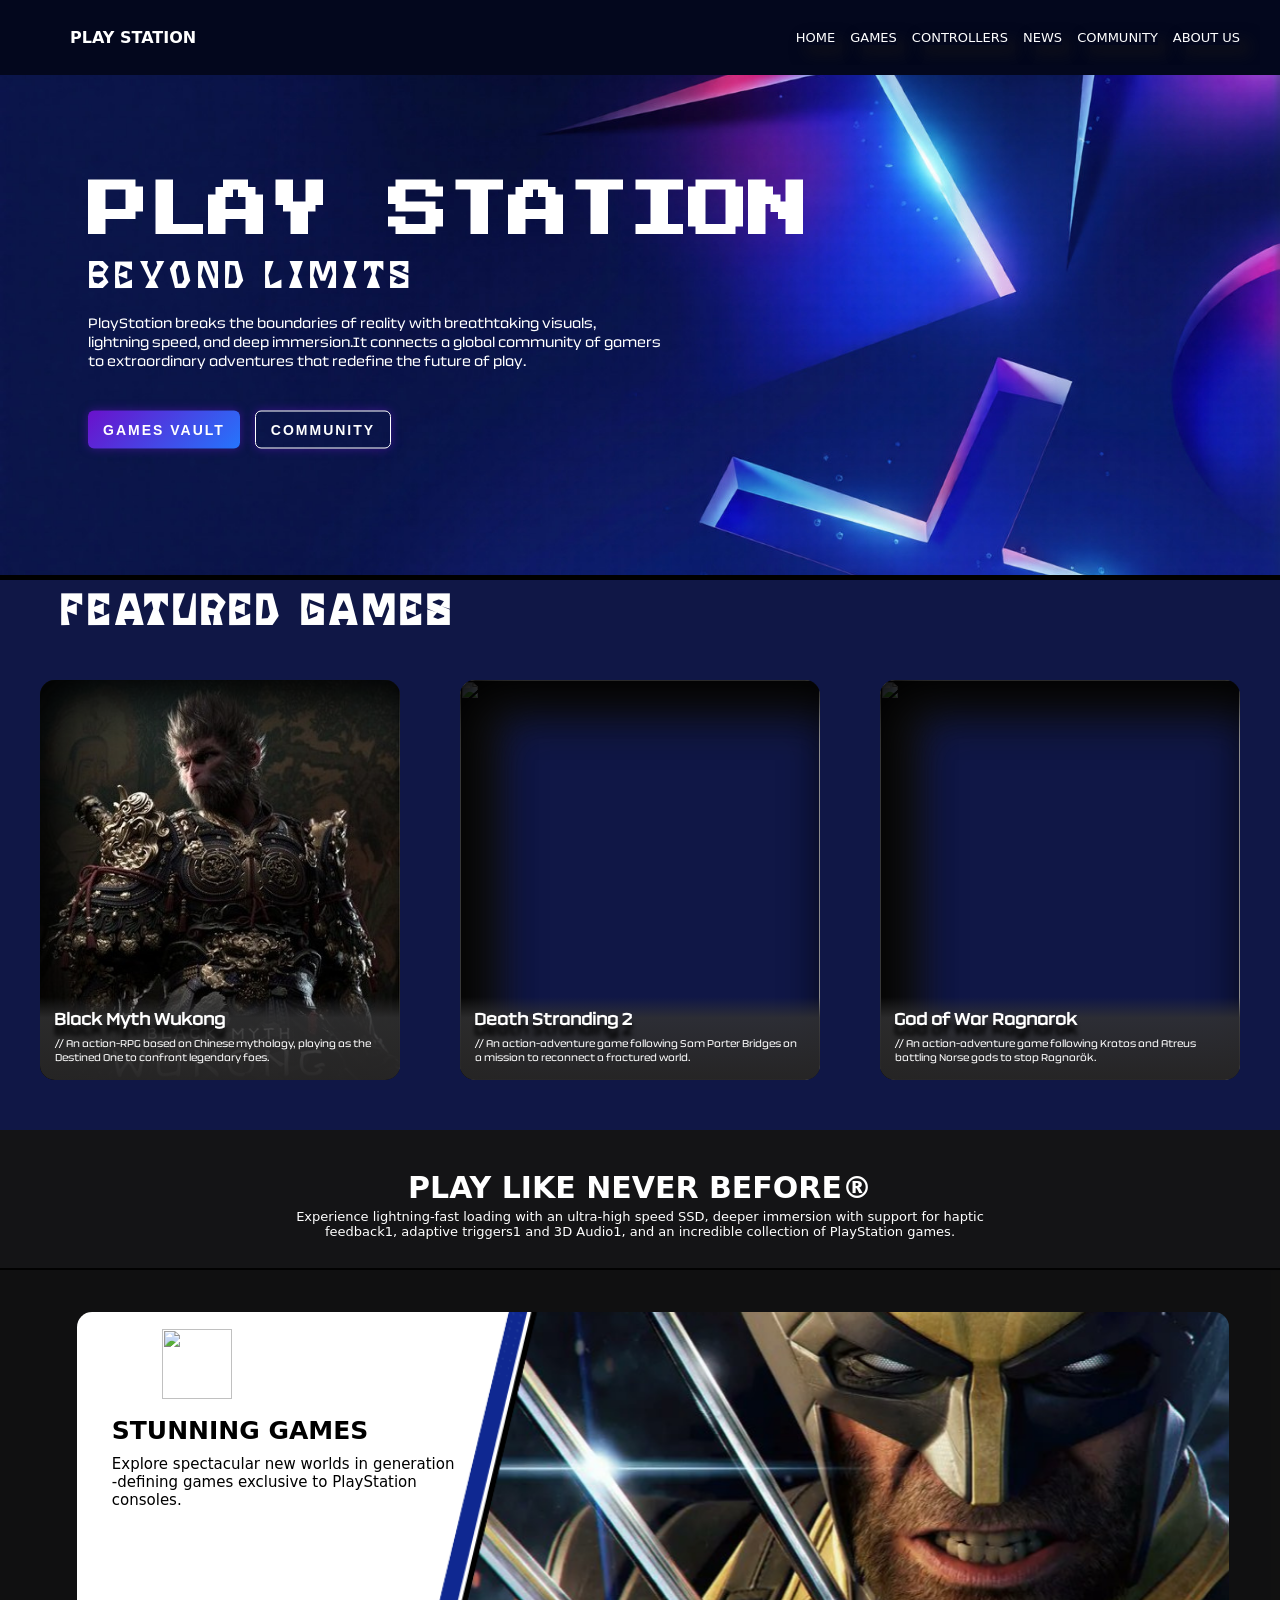
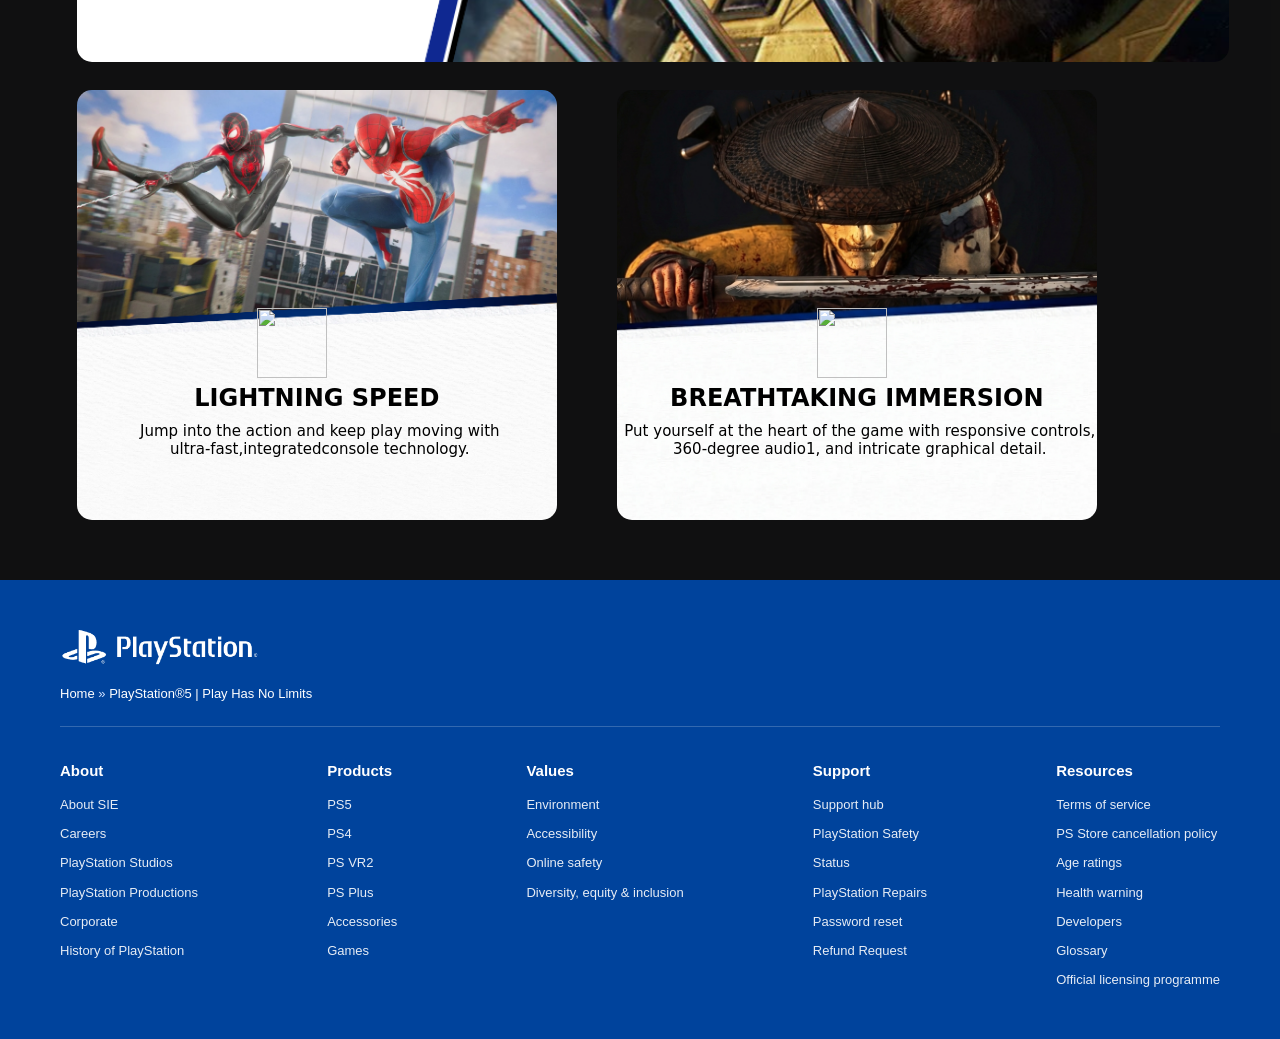
==== index.html @ 2fe1ce94 "add files" ====
<!DOCTYPE html>
<html lang="en">
<head>
    <meta charset="UTF-8">
    <meta name="viewport" content="width=device-width, initial-scale=1.0">
    <title>Document</title>
    <link rel="stylesheet" href="style.css">
</head>
<body>
   
    <div id="main">
      
        <header>
           <span>  <video autoplay muted loop id="logo" src="/logo.mp4"></video>
        <h4>PLAY STATION</h4>
    </span>
           
            <nav>
                 <video autoplay muted loop class="nav-bg-video" src="/nav video.mp4"></video>
           <a href="index.html">HOME</a>
           <a href="games.html">GAMES</a>
           <a href="">CONTROLLERS</a>
           <a href="">NEWS</a>
           <a href="">COMMUNITY</a>
           <a href="">ABOUT US</a>
        </nav>
        </header>
        <main>
        <div class="home-image">
             <img id="home-img" src="/4K Wallpapers of Technology, Windows 11, Apple macOS, iOS (1).jpg" alt="">
            <div class="img-text">
                  <h1>PLAY STATION</h1>
                  <p id="beyond">BEYOND LIMITS</p>
                  <p id="p1">PlayStation breaks the boundaries of reality with breathtaking visuals,<br>lightning speed, and deep immersion.It connects a global community of gamers <br> to extraordinary adventures that redefine the future of play.</p>
                  <div class="btn-container">
                    <button class="game-btn"><a href=""></a>GAMES VAULT</button>
                  <button class="game-cn"><a href=""></a>COMMUNITY</button>
                  </div>
            </div>
        </div>
           
           
           <div class="all-cards">
            <video id="h-c-v" autoplay muted loop src="/home intro.mp4"></video>
             <div class="home-card-text">
                <h1>FEATURED GAMES</h1>
             </div>
                  <div class="home-card">
                        <div class="h-cards">
                            <img src="/h-img-1.jpg" alt="">
                             <div class="shadow-overlay"></div>
                            <div class="h-g-text">
                               <h3>Black Myth Wukong
                             </h3>
                              <p class="h-img-p">// An action-RPG based on Chinese mythology, playing as the Destined One to confront legendary foes.</p>
                            </div>
                        </div>
                         <div class="h-cards">
                            <img src="https://imgs.search.brave.com/tX7Cowv0Fmx5PkOpfChs36911QoM5gnhQQ_iZaEu7eA/rs:fit:860:0:0:0/g:ce/aHR0cHM6Ly9zdGF0/aWMwLmdhbWVyYW50/aW1hZ2VzLmNvbS93/b3JkcHJlc3Mvd3At/Y29udGVudC91cGxv/YWRzLzIwMjYvMDMv/ZGVhdGgtc3RyYW5k/aW5nLTItb24tdGhl/LWJlYWNoLXRhZy1w/YWdlLWNvdmVyLWFy/dC5qcGc_cT00OSZm/aXQ9Y29udGFpbiZ3/PTQ4MCZkcHI9Mg" alt="">
                            <div class="shadow-overlay"></div>
                            <div class="h-g-text">
                               <h3>Death Stranding 2
                             </h3>
                              <p class="h-img-p">// An action-adventure game following Sam Porter Bridges on a mission to reconnect a fractured world.</p>
                            </div>
                        </div>
                         <div class="h-cards">
                            <img src="https://imgs.search.brave.com/xe667aUGZUl4GFY5jP7KswKN5aYlLaKsqdpVi9M54YI/rs:fit:860:0:0:0/g:ce/aHR0cHM6Ly9pLmVi/YXlpbWcuY29tL2lt/YWdlcy9nL3FkY0FB/T1N3WjFWalFSZDIv/cy1sOTYwLndlYnA" alt="">
                            <div class="shadow-overlay"></div>
                            <div class="h-g-text">
                               <h3>God of War Ragnarok
                             </h3>
                              <p class="h-img-p">// An action-adventure game following Kratos and Atreus battling Norse gods to stop Ragnarök.</p>
                            </div>
                        </div>
                  </div>
           </div>
           <div id="hgi">
            
              <div class="hgi-heading">
               <h2>Play like never before®</h2>
               <p>Experience lightning-fast loading with an ultra-high speed SSD, deeper immersion with support for haptic<br>feedback1, adaptive triggers1 and 3D Audio1, and an incredible collection of PlayStation games.</p>
              </div>
              <div class="wol">
              
               <img src="/wol.png" alt="">
               
               <div class="wol-text">
                  <h2>Stunning games</h2>
                  <p>Explore spectacular new worlds in generation<br>-defining games exclusive to PlayStation <br> consoles.</p>
                   <img id="wol-icon" src="https://gmedia.playstation.com/is/image/SIEPDC/ps5-overview-breath-stunning-games-icon-01-en-18jun24?$800px--t$" alt="">
               </div>
              </div>
              <div class="h2-g-info">
                  <div class="spiderman-info">
                     <img src="/spider-man.png" alt="">
                     <div class="spiderman-text">
                        <h2>Lightning speed</h2>
                        <p>Jump into the action and keep play moving with<br>ultra-fast,integratedconsole technology.</p>
                        <img id="light-icon" src="https://gmedia.playstation.com/is/image/SIEPDC/ps5-overview-lightning-speed-icon-01-en-18jun24?$800px--t$" alt="">
                     </div>
                  </div>
                  <div class="spiderman-info">
                     <img src="/gost of yote.png" alt="">
                     <div class="spiderman-text">
                        <h2>Breathtaking immersion</h2>
                        <p>Put yourself at the heart of the game with responsive controls,<br>360-degree audio1, and intricate graphical detail.</p>
                        <img id="user-icon" src="https://gmedia.playstation.com/is/image/SIEPDC/ps5-overview-breath-taking-immersion-icon-01-en-18jun24?$800px--t$" alt="">
                     </div>
                  </div>
              </div>
               <div class="anchor"></div>
           </div>
        </main>
        <footer class="ps-footer">
    <div class="footer-container">
        <!-- Top Section: Logo & Breadcrumbs -->
        <div class="footer-top">
            <div class="ps-logo">
                   <img id="ps-logo" src="/ps-logo (2).png" alt="">
                </svg>
            </div>
            <div class="breadcrumbs">
                <a href="#">Home</a> &raquo; <span>PlayStation®5 | Play Has No Limits</span>
            </div>
        </div>

        <hr class="footer-divider">

        <!-- Main Footer Links Grid -->
        <div class="footer-links-grid">
            <!-- Column 1 -->
            <div class="footer-col">
                <h3>About</h3>
                <ul>
                    <li><a href="#">About SIE</a></li>
                    <li><a href="#">Careers</a></li>
                    <li><a href="#">PlayStation Studios</a></li>
                    <li><a href="#">PlayStation Productions</a></li>
                    <li><a href="#">Corporate</a></li>
                    <li><a href="#">History of PlayStation</a></li>
                </ul>
            </div>

            <!-- Column 2 -->
            <div class="footer-col">
                <h3>Products</h3>
                <ul>
                    <li><a href="#">PS5</a></li>
                    <li><a href="#">PS4</a></li>
                    <li><a href="#">PS VR2</a></li>
                    <li><a href="#">PS Plus</a></li>
                    <li><a href="#">Accessories</a></li>
                    <li><a href="#">Games</a></li>
                </ul>
            </div>

            <!-- Column 3 -->
            <div class="footer-col">
                <h3>Values</h3>
                <ul>
                    <li><a href="#">Environment</a></li>
                    <li><a href="#">Accessibility</a></li>
                    <li><a href="#">Online safety</a></li>
                    <li><a href="#">Diversity, equity & inclusion</a></li>
                </ul>
            </div>

            <!-- Column 4 -->
            <div class="footer-col">
                <h3>Support</h3>
                <ul>
                    <li><a href="#">Support hub</a></li>
                    <li><a href="#">PlayStation Safety</a></li>
                    <li><a href="#">Status</a></li>
                    <li><a href="#">PlayStation Repairs</a></li>
                    <li><a href="#">Password reset</a></li>
                    <li><a href="#">Refund Request</a></li>
                </ul>
            </div>

            <!-- Column 5 -->
            <div class="footer-col">
                <h3>Resources</h3>
                <ul>
                    <li><a href="#">Terms of service</a></li>
                    <li><a href="#">PS Store cancellation policy</a></li>
                    <li><a href="#">Age ratings</a></li>
                    <li><a href="#">Health warning</a></li>
                    <li><a href="#">Developers</a></li>
                    <li><a href="#">Glossary</a></li>
                    <li><a href="#">Official licensing programme</a></li>
                </ul>
            </div>     
        </div>
    </div>
</footer>
    </div>
</body>
</html>
---- style.css ----
@font-face {
    font-family:ab ;
    src: url(/PressStart2P-Regular.ttf);
}
@font-face {
    font-family: tc;
    src: url(/technor.otf);
}

@font-face {
    font-family: bs;
    src: url(/Bonsad-Regular.otf);
}
@font-face {
    font-family:ba ;
    src: url(/Blocksmith.otf);
}
* {
    padding: 0;
    margin: 0;
    box-sizing: border-box;
}

html, body {
    height: 100%;
    width: 100%;
    font-family: system-ui, -apple-system, BlinkMacSystemFont, 'Segoe UI', Roboto, Oxygen, Ubuntu, Cantarell, 'Open Sans', 'Helvetica Neue', sans-serif;
    color: white;
}

body {
    background-color: black;
    overflow-x: hidden;
}

#main {
    height: 100%;
    width: 100%;
}

header {
    padding: 10px 20px;
    background-color: rgba(9, 18, 69, 0.419);
    display: flex;
    justify-content: space-between;
    align-items: center;  
    
             
}

header > span, header > label {
    display: flex;
    align-items: center;
}



#logo {
    height: 40px;
    width: 40px;
    border-radius: 50%;
    object-fit: cover;
}

nav {
    display: flex;
    gap: 15px;
    padding: 20px 20px;
   position: relative;
    overflow: hidden;  
    /* background-color: red; */


}

nav a {
    font-size: 13px;
    color: white;
    text-decoration: none;
    font-weight: 400;
    z-index: 2;
    box-shadow: 10px 10px  15px rgba(24, 24, 24, 0.514);
    
    
}

nav video{
    border-top-left-radius: 50px;
    border-bottom-right-radius: 50px;

}

.nav-bg-video{
    position: absolute;
    top: 0;
    left: 0;
    width: 100%;
    height: 100%;
    object-fit: cover;
    object-position: none;
    z-index: 1;
}
span{
    gap: 10px;
}

 #home-img{
    height: 500px;
    width: 100%;
    object-fit: cover;
}

.home-image{
    position: relative;
    height: 500px;
    width: 100%;
    

}

.img-text{
    position: absolute;
    top: 40%;
    left: 35%;
    transform: translate(-50%, -50%);
    font-size: 30px;
    font-family: ab;
    margin-top: 40px;
    
    
}




#beyond {
    font-family: ab;
    margin-top: 15px;
    margin-bottom: 15px;
    font-family: ba;
    letter-spacing: 5px;
    font-size: 35px;

    
}

#p1{
    font-family: tc;
    font-size: 15px;
    font-weight: 200;
     
}


.game-btn {
    position: relative;
    padding: 10px 15px;
    font-family: 'Segoe UI', sans-serif;
    font-size: 14px;
    font-weight: 600;
    letter-spacing: 2px;
    text-transform: uppercase;
    text-decoration: none;
    color: #fff;
    background: linear-gradient(135deg, #6a11cb, #2575fc);
    border: none;
    border-radius: 6px;
    cursor: pointer;
    overflow: hidden;
    transition: all 0.3s ease;
    box-shadow: 0 0 10px rgba(106, 17, 203, 0.5);
}

.game-btn::before {
    content: '';
    position: absolute;
    top: 0;
    left: -100%;
    width: 100%;
    height: 100%;
    background: linear-gradient(120deg, transparent, rgba(255,255,255,0.4), transparent);
    transition: left 0.5s ease;
}

.game-btn:hover::before {
    left: 100%;
}

.game-btn:hover {
    transform: translateY(-3px);
    box-shadow: 0 0 25px rgba(105, 59, 154, 0.9), 0 0 45px rgba(37, 117, 252, 0.6);
}

.game-btn:active {
    transform: translateY(0);
    box-shadow: 0 0 10px rgba(106, 17, 203, 0.5);
}
.game-cn{
     position: relative;
    padding: 10px 15px;
    font-family: 'Segoe UI', sans-serif;
    font-size: 14px;
    font-weight: 600;
    letter-spacing: 2px;
    text-transform: uppercase;
    color: #fff;
    background: none;
    border: 1px solid white;
    border-radius: 6px;
    cursor: pointer;
    overflow: hidden;
    transition: all 0.3s ease;
    box-shadow: 0 0 10px rgba(106, 17, 203, 0.5);
}

.game-cn:hover {
    transform: translateY(-3px);
    box-shadow: 0 0 5px rgba(105, 59, 154, 0.9), 0 0 20px rgba(117, 72, 72, 0.6);
}

.game-cn:hover::before {
    left: 100%;
}
.game-cn::before {
    content: '';
    position: absolute;
    top: 0;
    left: -100%;
    width: 100%;
    height: 100%;
    background: linear-gradient(120deg, transparent, rgba(255,255,255,0.4), transparent);
    transition: left 0.5s ease;
}

.game-btn .game-cn:active{
    scale: 0.95;
}
.game-cn:active{
    scale: 0.95;
}

.btn-container{
    display: flex;
    gap: 15px;
    margin-top: 40px;
}

.all-cards{
   position: relative;
    height: 550px;
    width: 100%;
    background-color: rgb(16, 23, 70);
    margin-top: 5px;
    
}

.home-card {
    display: flex;
    justify-content: space-between;
    align-items: center;
    gap: 20px;
    padding: 30px 40px;
}

.h-cards{
    position: relative;
    /* background-color: #6a11cb; */
    height: 400px;
    width: 30%;
    border-radius: 15px;
    box-shadow: inset 30px 10px 40px rgb(20, 20, 20);
    overflow: hidden;
    transition: all 0.7s linear;
}
.home-card-text{
    position: relative;
    height: 70px;
    width: 100%;
    /* background-color: rgb(14, 11, 78); */
    padding: 10px ;
    padding-left: 60px;
    font-size: 20px;
    z-index: 2;
    font-family:ba;
    letter-spacing: 5px;
}

.h-cards img {
  position: relative;
  width: 100%;
  height: 100%;
  object-fit: cover;
  object-position: top;
  border-radius: 15px;
   box-shadow: inset 30px 30px 50px rgb(20, 20, 20);
}

.shadow-overlay {
    position: absolute;
    top: 0;
    left: 0;
    bottom: 0;
    width: 100%;
    height: 100%;
    box-shadow: inset 15px 20px 50px rgb(0, 0, 0);
    pointer-events: none;
}

.h-cards h3{
      font-family: tc;
    font-size: 18px;
    position: absolute;
    z-index: 2;
    align-items: center;
    text-align: center;
    left: 14px;
    right: 0px;
    text-align: left;
    bottom: 50px;
    text-shadow: 0px 10px 4px rgb(0, 0, 0);
}

.h-cards>h3{
  
         position:static;
         right: 100px;
}

#h-c-v{
    position: absolute;
    top: 0;
    left: 0;
    width: 100%;
    height: 100%;
    object-fit: cover;
    z-index: 0;
}

.h-img-p{
    font-family: tc;
    position: static;
    font-size: 11px;
    font-weight: 400;
    z-index: 2;
    bottom: 15px;
    text-align: left;
    left: 10px;
    right: 10px;
}

.h-g-text{
    position: absolute;
    bottom: 0;
    left: 0;
    width: 100%;
    height: auto;
    padding: 40px 15px 15px 15px;
    z-index: 5;
   background: linear-gradient(
        to top, 
        rgba(38, 37, 37, 0.981) 0%, 
        rgba(49, 49, 50, 0.859) 75%, 
        transparent 100%
    );
   
}


body:has(.h-cards:hover) .h-cards{
    transform: scale(0.90);
    opacity: 0.5;
}

body .h-cards:hover{
    transform: scale(1.1) !important;
    opacity:1 !important ;
}

#hgi{
    background-color: rgba(23, 23, 24, 0.723);
    height: 1050px;
    width: 100%;
    
}

.hgi-heading{
    padding: 10px 10px;
    height: 140px;
    width: 100%;
    background-color:  rgba(23, 23, 24, 0.723);
    text-align: center;
    border-bottom: 2px solid rgb(2, 2, 2);
}

.hgi-heading>h2{
    margin-top: 30px;
    margin-bottom: 4px;
    font-size: 30px;
    text-transform: uppercase;
}
.hgi-heading>p{
    font-size: 13px;
}

.wol{
    position: relative;
    left: 6%;
    top: 4%;
    z-index: 1 ;
    /* background-color: #6a11cb; */
    height: 350px;
    width: 90%;
    
}
.wol>img{
    height: 100%;
    width: 100%;
    border-radius: 15px;
    object-fit: cover;
}

.wol-text{
    left: 35px;
    position: relative;
    bottom: 250px;
}
.wol-text>h2{
    text-transform: uppercase;
    
    color: rgb(0, 0, 0);
   font-size: 25px;
   font-weight: 600;
}
.wol-text>p{
    margin-top: 10px;
    color: black;
    font-size: 15px;
    font-weight: 300;
}



.spiderman-info{
    position: relative;
    /* background-color: black; */
    height: 430px;
    width: 480px;
    z-index: 1;
    top: 70px;
    left: 6%;
}

.spiderman-info>img{
    border-radius: 15px;
    height: 100%;
    width: 100%;
    object-fit: cover;
    object-position: top;
}
.spiderman-text{
    position: relative;
    bottom: 140px;
    left: 0px;
   
}
.spiderman-text>h2{
    text-transform: uppercase;
    color: black;
    text-align: center;
}
.spiderman-text>p{
    margin-top: 10px;
    position: relative;
    color: black;
    text-align: center;
    left: 3px;
    font-size: 15px;
    font-weight: 300;
}
#wol-icon{
    position: relative;
    bottom: 180px;
    left: 50px;
    height: 70px;
    width: 70px;
}
#light-icon{
    position: relative;
    height: 70px;
    width: 70px;
    bottom: 150px;
    left: 180px;
}

.h2-g-info{
    display: flex;
    gap: 60px;
}
#user-icon{
    position: relative;
    height: 70px;
    width: 70px;
    bottom: 150px;
    left: 200px;
}


.ps-footer {
    background-color: #00439c; 
    color: #ffffff;
    font-family: -apple-system, BlinkMacSystemFont, "Segoe UI", Roboto, Arial, sans-serif;
    padding: 40px 60px;
    width: 100%;
    box-sizing: border-box;
}

.footer-container {
    max-width: 1400px;
    margin: 0 auto;
}


.footer-top {
    display: flex;
    flex-direction: column;
    gap: 12px;
    margin-bottom: 25px;
}

#ps-logo {
    position: relative;
    height: 50px;
    width: auto; 
    right: 15px;
}

.breadcrumbs {
    font-size: 13px;
    color: #d1e2ff;
    font-weight: 500;
}

.breadcrumbs a {
    color: #ffffff;
    text-decoration: none;
}

.breadcrumbs a:hover {
    text-decoration: underline;
}

.breadcrumbs span {
    color: #ffffff;
}

.footer-divider {
    border: none;
    border-top: 1px solid rgba(255, 255, 255, 0.2);
    margin-bottom: 35px;
}

.footer-links-grid {
    display: flex;
    justify-content: space-between;
    gap: 20px;
}

.footer-col h3 {
    font-size: 15px;
    font-weight: 700;
    margin-bottom: 16px;
    color: #ffffff;
}

.footer-col ul {
    list-style: none;
    padding: 0;
    margin: 0;
}

.footer-col ul li {
    margin-bottom: 10px;
}

.footer-col ul li a {
    color: #ffffff;
    text-decoration: none;
    font-size: 13px;
    line-height: 1.4;
    transition: opacity 0.2s ease;
    opacity: 0.9;
}

.footer-col ul li a:hover {
    opacity: 1;
    text-decoration: underline;
}

.game-h{
    position: relative;
    /* background-color: red; */
    height: 500px;
    width: 100%;
}
.game-h-v{
    height: 100%;
    width: 100%;

}

.game-v{
    height: 100%;
    width: 100%;
    object-fit: cover;
    filter: blur(6px) ;
}

.video-overlay{
    height: 100%;
    width: 100%;
    z-index: 2;
    top: 0;
    left: 0;
    position: absolute;
}

.game-h-text{
    position: relative;
    bottom: 350px;
    left: 9px;
    text-align: center;
    z-index: 3;
    font-weight: 200;
}

.ght-icon{
    font-size: 55px;
    font-weight: 100;
}

.game-h-button{
    width: 300px;
      position: relative;
    bottom: 350px;
    left: 410px;
    text-align: center;
    z-index: 3;
    margin-top: 20px;
    display: flex;
    justify-content: space-between;
}

.ghb{
    color: white;
    background-color: rgba(43, 43, 49, 0.462);
    border: 0px solid rgb(45, 42, 42);
    border-radius: 20px;
    padding: 7px 10px;
    font-family:system-ui, -apple-system, BlinkMacSystemFont, 'Segoe UI', Roboto, Oxygen, Ubuntu, Cantarell, 'Open Sans', 'Helvetica Neue', sans-serif;
     cursor: pointer;
}
.ghbn{
     color: rgb(0, 0, 0);
    background-color: rgba(253, 253, 253, 0.462);
    border: 0px solid rgb(45, 42, 42);
    border-radius: 20px;
    padding: 7px 10px;
    
}

.ghb:hover{
   
    transform: translateY(-4px);
    box-shadow: 0px 10px 10px black;
    outline: 0.5px solid rgba(43, 43, 49, 0.462);
    transition: all 0.5s ease;
}

.games-gallary{
    height: 2000px;
    width: 100%;
    background-color: crimson;
}
.gg-header{
    background-color: #2575fc;
    height: 150px;
    text-align: center;
}
.gg-header>h3{
    position: relative;
    top: 50px;
    font-size: 30px;
    font-weight: 100;
    font-family: 'Trebuchet MS', 'Lucida Sans Unicode', 'Lucida Grande', 'Lucida Sans', Arial, sans-serif ;
    letter-spacing: 2px;
}

.gta6{
    position: relative;
    height: 200px;
    width: 100%;
}
#gta6-back{
    position: relative;
    object-fit: cover;
    height: 400px;
    width: 100%;
}
#gta6-yt{
    position: relative;
    z-index: 2;
    bottom: 90px;
    left: 60px;
    border-radius: 15px;
    box-shadow: 0px 10px 10px black ;
    height: 200px;
}

.gta6-y>i{
    position: relative;
    bottom: 170px;
    right: 140px;
    z-index: 3;
    font-size: 40px;
}

#gta-yt-logo{
    position: relative;
    height: 27px;
    width: auto;
    z-index: 3;
    bottom: 93px;
    right: 58px;
}
.gta6-text{
    position: relative;
    left: 45%;
    bottom: 195px;
    width: auto;
}
.gta6-text>h3{
    
    font-weight: 500;
    font-size: 30px;
}
.gta6-text>p{
    margin-top: 5px;
    width: 50%;
    font-weight: 300;
}
.gta6-text>button{
   padding: 7px 10px;
    border-radius: 20px;
    border: none;
    position: relative;
    margin-top: 15px;
    font-family: system-ui, -apple-system, BlinkMacSystemFont, 'Segoe UI', Roboto, Oxygen, Ubuntu, Cantarell, 'Open Sans', 'Helvetica Neue', sans-serif;
    font-weight: 600;
}
.gallary-btn:hover{
   transform: translateY(-3px);
}
.gallary-btn:active{
    scale: 0.95;
}
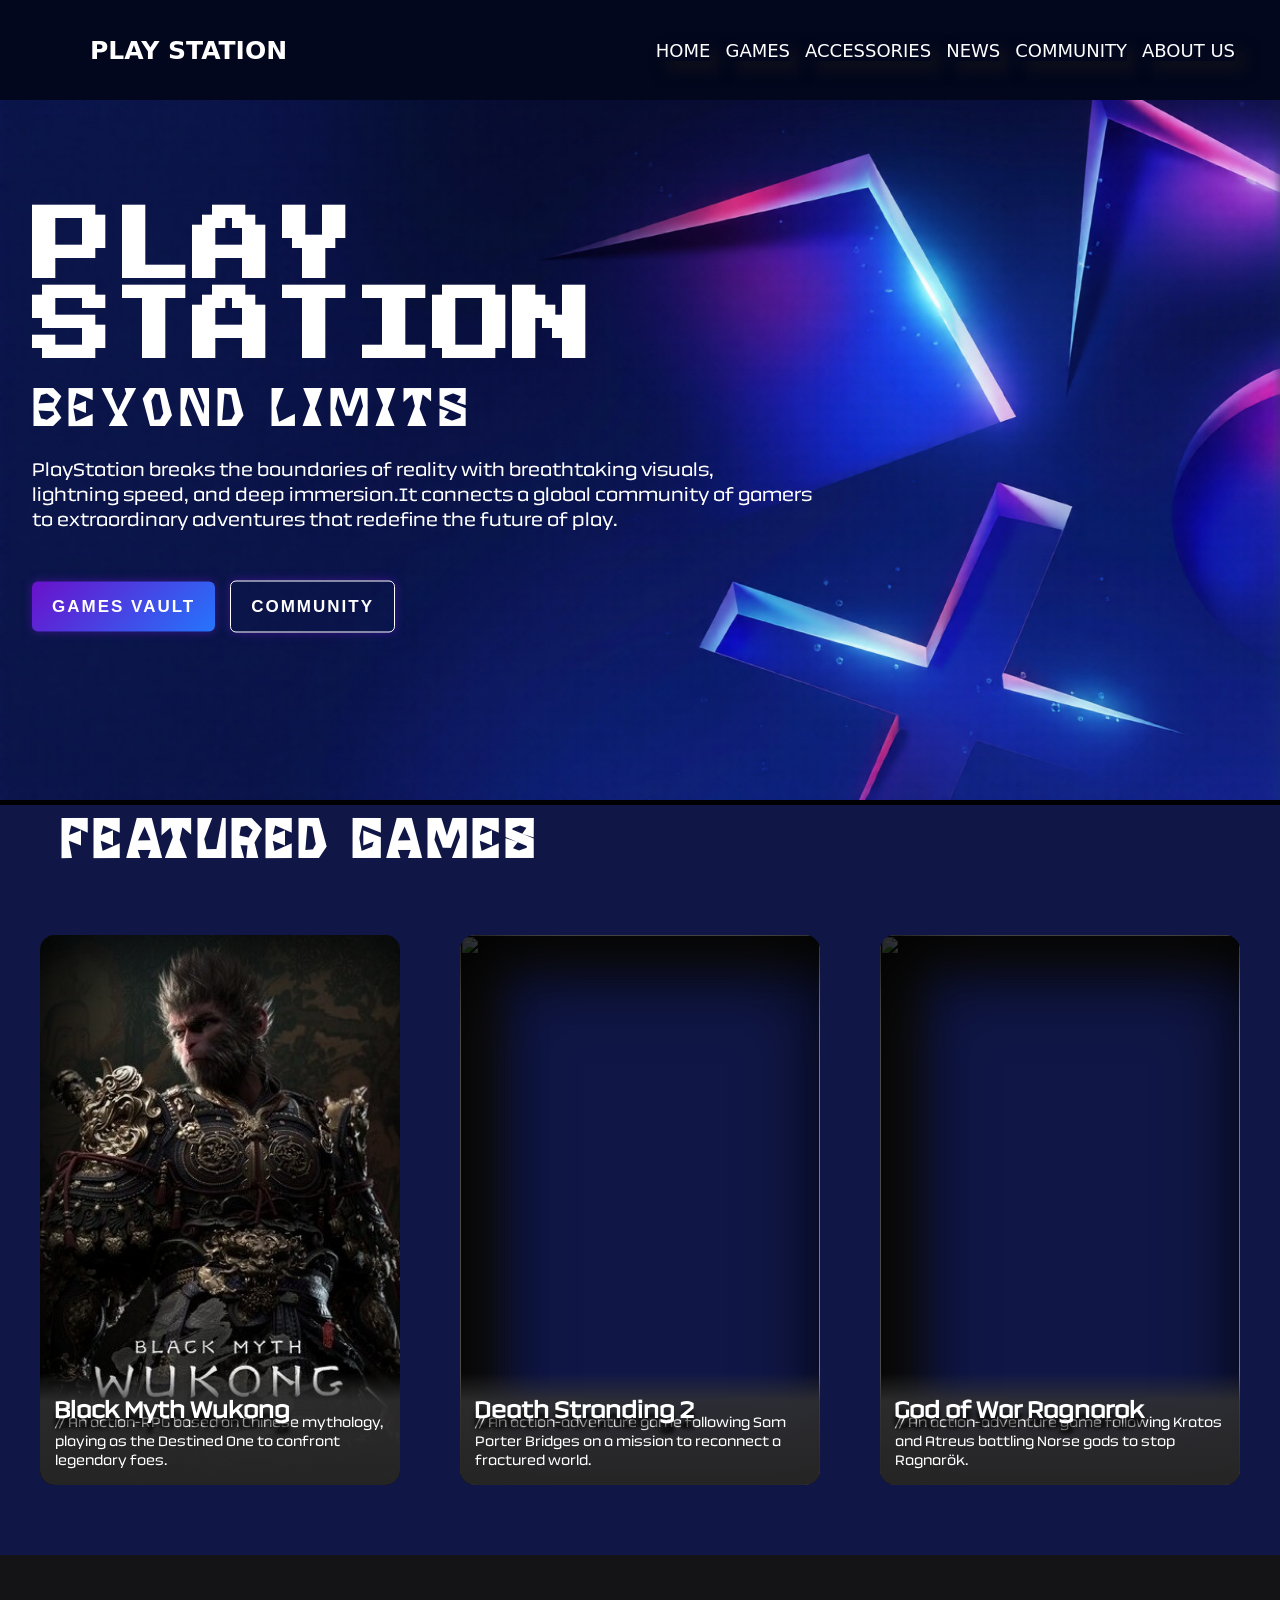
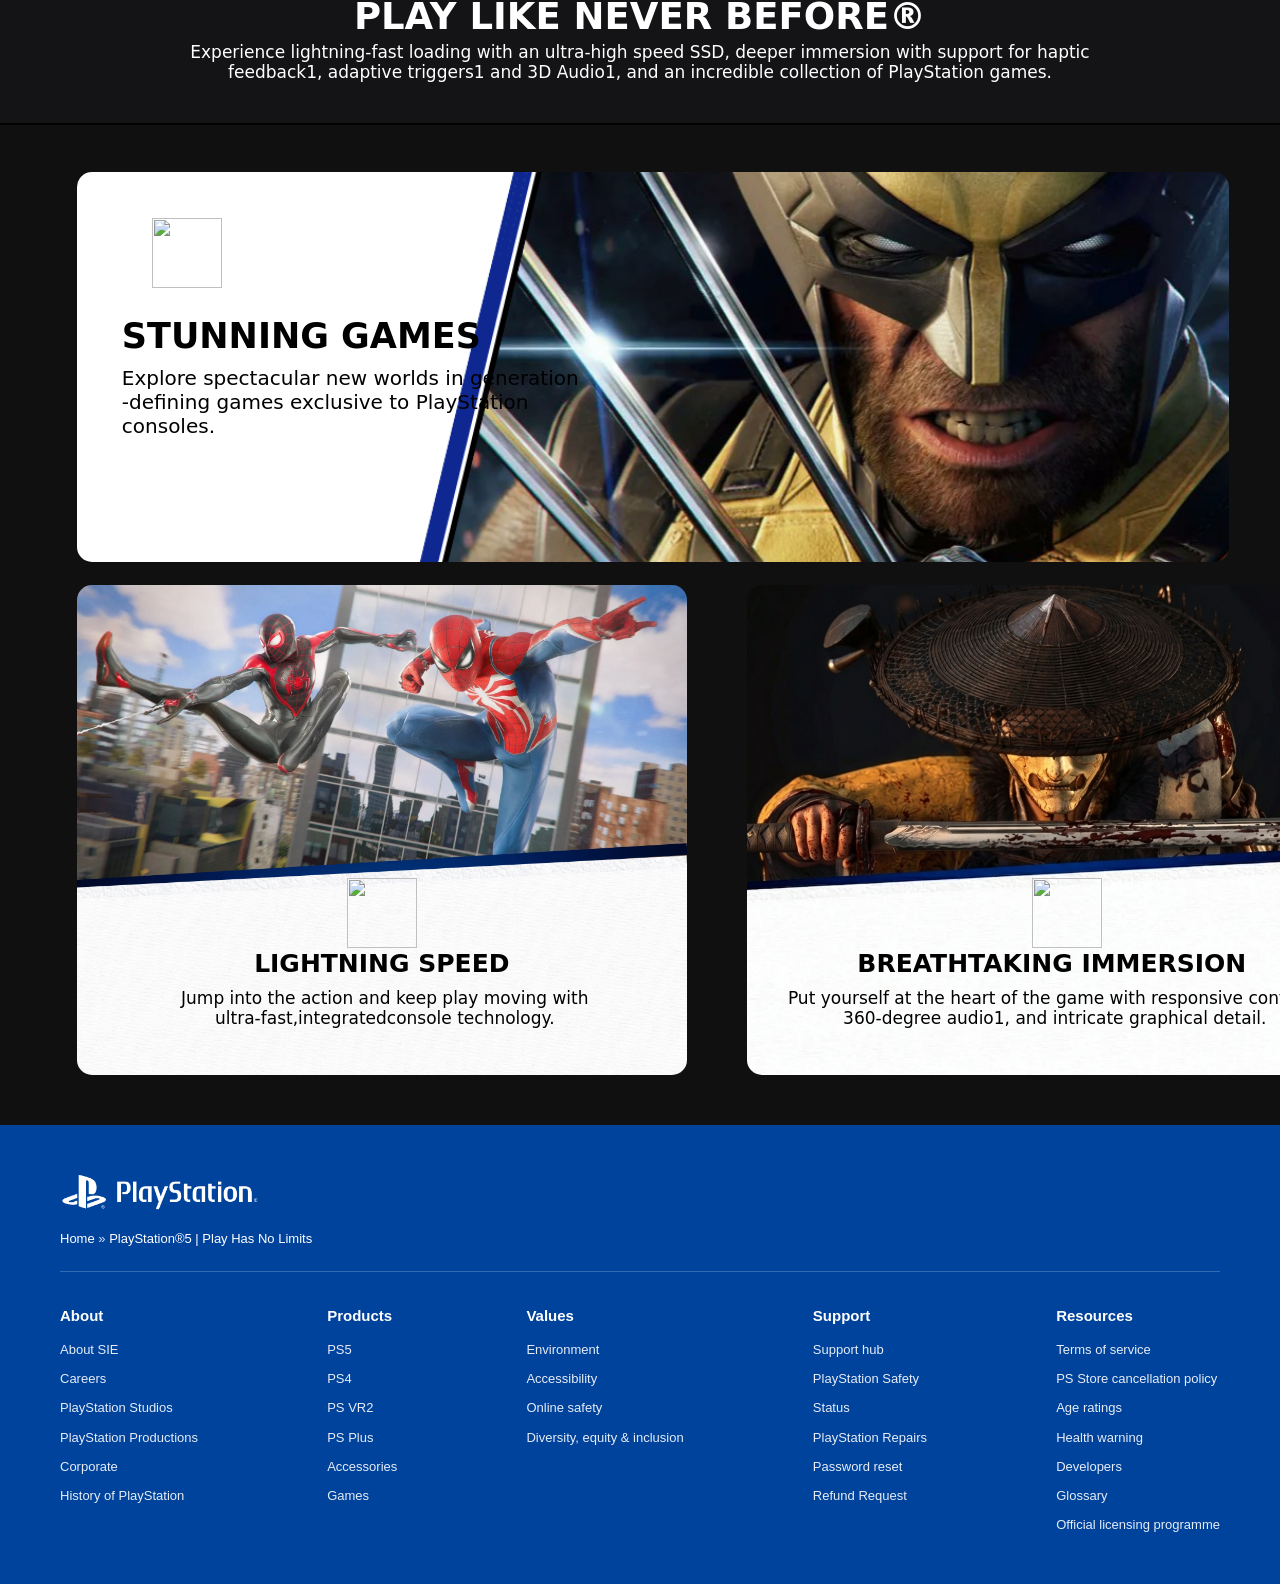
==== commit 651ad903: "HEX" ====
--- a/index.html
+++ b/index.html
@@ -7,47 +7,54 @@
     <link rel="stylesheet" href="style.css">
 </head>
 <body>
-   
+     <div id="loader">
+        <img src="./images/only-ps-logo.png" class="loader-logo" alt="PlayStation">
+     </div>  
+    
     <div id="main">
       
         <header>
-           <span>  <video autoplay muted loop id="logo" src="/logo.mp4"></video>
+           <span>  <video autoplay muted loop id="logo" src="./video/logo.mp4"></video>
         <h4>PLAY STATION</h4>
     </span>
-           
+
             <nav>
-                 <video autoplay muted loop class="nav-bg-video" src="/nav video.mp4"></video>
+                 <video autoplay muted loop class="nav-bg-video" src="./video/nav video.mp4"></video>
            <a href="index.html">HOME</a>
            <a href="games.html">GAMES</a>
-           <a href="">CONTROLLERS</a>
-           <a href="">NEWS</a>
-           <a href="">COMMUNITY</a>
-           <a href="">ABOUT US</a>
+           <a href="accessories.html">ACCESSORIES</a>
+           <a href="news.html">NEWS</a>
+           <a href="community.html">COMMUNITY</a>
+           <a href="about.html">ABOUT US</a>
         </nav>
         </header>
         <main>
         <div class="home-image">
-             <img id="home-img" src="/4K Wallpapers of Technology, Windows 11, Apple macOS, iOS (1).jpg" alt="">
+             <img id="home-img" src="./images/4K Wallpapers of Technology, Windows 11, Apple macOS, iOS (1).jpg" alt="">
             <div class="img-text">
                   <h1>PLAY STATION</h1>
                   <p id="beyond">BEYOND LIMITS</p>
                   <p id="p1">PlayStation breaks the boundaries of reality with breathtaking visuals,<br>lightning speed, and deep immersion.It connects a global community of gamers <br> to extraordinary adventures that redefine the future of play.</p>
                   <div class="btn-container">
-                    <button class="game-btn"><a href=""></a>GAMES VAULT</button>
-                  <button class="game-cn"><a href=""></a>COMMUNITY</button>
+                    <a href="./games.html" style="text-decoration: none;">
+                        <button class="game-btn">GAMES VAULT</button>
+                    </a>
+                    <a href="./community.html" style="text-decoration: none;">
+                        <button class="game-cn" >COMMUNITY</button>
+                    </a>
                   </div>
             </div>
         </div>
            
            
            <div class="all-cards">
-            <video id="h-c-v" autoplay muted loop src="/home intro.mp4"></video>
+            <video id="h-c-v" autoplay muted loop src="./video/home intro.mp4"></video>
              <div class="home-card-text">
                 <h1>FEATURED GAMES</h1>
              </div>
                   <div class="home-card">
                         <div class="h-cards">
-                            <img src="/h-img-1.jpg" alt="">
+                            <img src="./images/h-img-1.jpg" alt="">
                              <div class="shadow-overlay"></div>
                             <div class="h-g-text">
                                <h3>Black Myth Wukong
@@ -83,7 +90,7 @@
               </div>
               <div class="wol">
               
-               <img src="/wol.png" alt="">
+               <img src="./images/wol.png" alt="">
                
                <div class="wol-text">
                   <h2>Stunning games</h2>
@@ -93,7 +100,7 @@
               </div>
               <div class="h2-g-info">
                   <div class="spiderman-info">
-                     <img src="/spider-man.png" alt="">
+                     <img src="./images/spider-man.png" alt="">
                      <div class="spiderman-text">
                         <h2>Lightning speed</h2>
                         <p>Jump into the action and keep play moving with<br>ultra-fast,integratedconsole technology.</p>
@@ -101,7 +108,7 @@
                      </div>
                   </div>
                   <div class="spiderman-info">
-                     <img src="/gost of yote.png" alt="">
+                     <img src="./images/gost of yote.png" alt="">
                      <div class="spiderman-text">
                         <h2>Breathtaking immersion</h2>
                         <p>Put yourself at the heart of the game with responsive controls,<br>360-degree audio1, and intricate graphical detail.</p>
@@ -117,7 +124,7 @@
         <!-- Top Section: Logo & Breadcrumbs -->
         <div class="footer-top">
             <div class="ps-logo">
-                   <img id="ps-logo" src="/ps-logo (2).png" alt="">
+                   <img id="ps-logo" src="./images/ps-logo (2).png" alt="">
                 </svg>
             </div>
             <div class="breadcrumbs">
--- a/style.css
+++ b/style.css
@@ -1,19 +1,19 @@
 @font-face {
-    font-family:ab ;
-    src: url(/PressStart2P-Regular.ttf);
+    font-family:'ab';
+    src: url('./Font/PressStart2P-Regular.ttf') format('truetype');
 }
 @font-face {
-    font-family: tc;
-    src: url(/technor.otf);
+    font-family:'tc';
+    src: url('./Font/technor.otf') format('truetype');
 }
 
 @font-face {
-    font-family: bs;
-    src: url(/Bonsad-Regular.otf);
+    font-family:'bs';
+    src: url('./Font/Bonsad-Regular.otf') format('truetype');
 }
 @font-face {
-    font-family:ba ;
-    src: url(/Blocksmith.otf);
+    font-family:'ba';
+    src: url('./Font/Blocksmith.otf') format('truetype');
 }
 * {
     padding: 0;
@@ -33,12 +33,14 @@
     overflow-x: hidden;
 }
 
+
 #main {
     height: 100%;
     width: 100%;
 }
 
 header {
+    height: 100px;
     padding: 10px 20px;
     background-color: rgba(9, 18, 69, 0.419);
     display: flex;
@@ -49,15 +51,14 @@
 }
 
 header > span, header > label {
+    font-size: 25px;
     display: flex;
     align-items: center;
 }
 
-
-
 #logo {
-    height: 40px;
-    width: 40px;
+    height: 50px;
+    width: 50px;
     border-radius: 50%;
     object-fit: cover;
 }
@@ -65,7 +66,7 @@
 nav {
     display: flex;
     gap: 15px;
-    padding: 20px 20px;
+    padding: 30px 25px;
    position: relative;
     overflow: hidden;  
     /* background-color: red; */
@@ -74,20 +75,18 @@
 }
 
 nav a {
-    font-size: 13px;
+    font-size: 18px;
     color: white;
     text-decoration: none;
     font-weight: 400;
     z-index: 2;
     box-shadow: 10px 10px  15px rgba(24, 24, 24, 0.514);
-    
-    
 }
 
 nav video{
-    border-top-left-radius: 50px;
-    border-bottom-right-radius: 50px;
-
+    border-top-left-radius: 55px;
+    border-bottom-left-radius: 5px;
+    border-bottom-right-radius: 45px;
 }
 
 .nav-bg-video{
@@ -101,21 +100,19 @@
     z-index: 1;
 }
 span{
-    gap: 10px;
+    gap: 20px;
 }
 
  #home-img{
-    height: 500px;
+    height: 700px;
     width: 100%;
     object-fit: cover;
 }
 
 .home-image{
     position: relative;
-    height: 500px;
-    width: 100%;
-    
-
+    height: 700px;
+    width: 100%;
 }
 
 .img-text{
@@ -123,7 +120,7 @@
     top: 40%;
     left: 35%;
     transform: translate(-50%, -50%);
-    font-size: 30px;
+    font-size: 40px;
     font-family: ab;
     margin-top: 40px;
     
@@ -134,19 +131,18 @@
 
 
 #beyond {
-    font-family: ab;
     margin-top: 15px;
     margin-bottom: 15px;
     font-family: ba;
     letter-spacing: 5px;
-    font-size: 35px;
+    font-size: 50px;
 
     
 }
 
 #p1{
     font-family: tc;
-    font-size: 15px;
+    font-size: 20px;
     font-weight: 200;
      
 }
@@ -154,9 +150,9 @@
 
 .game-btn {
     position: relative;
-    padding: 10px 15px;
+    padding: 15px 20px;
     font-family: 'Segoe UI', sans-serif;
-    font-size: 14px;
+    font-size: 17px;
     font-weight: 600;
     letter-spacing: 2px;
     text-transform: uppercase;
@@ -197,9 +193,9 @@
 }
 .game-cn{
      position: relative;
-    padding: 10px 15px;
+    padding: 15px 20px;
     font-family: 'Segoe UI', sans-serif;
-    font-size: 14px;
+    font-size: 17px;
     font-weight: 600;
     letter-spacing: 2px;
     text-transform: uppercase;
@@ -211,6 +207,7 @@
     overflow: hidden;
     transition: all 0.3s ease;
     box-shadow: 0 0 10px rgba(106, 17, 203, 0.5);
+    
 }
 
 .game-cn:hover {
@@ -247,7 +244,7 @@
 
 .all-cards{
    position: relative;
-    height: 550px;
+    height: 750px;
     width: 100%;
     background-color: rgb(16, 23, 70);
     margin-top: 5px;
@@ -265,7 +262,7 @@
 .h-cards{
     position: relative;
     /* background-color: #6a11cb; */
-    height: 400px;
+    height: 550px;
     width: 30%;
     border-radius: 15px;
     box-shadow: inset 30px 10px 40px rgb(20, 20, 20);
@@ -279,10 +276,11 @@
     /* background-color: rgb(14, 11, 78); */
     padding: 10px ;
     padding-left: 60px;
-    font-size: 20px;
+    font-size: 25px;
     z-index: 2;
     font-family:ba;
     letter-spacing: 5px;
+    margin-bottom: 30px;
 }
 
 .h-cards img {
@@ -302,13 +300,13 @@
     bottom: 0;
     width: 100%;
     height: 100%;
-    box-shadow: inset 15px 20px 50px rgb(0, 0, 0);
+    box-shadow: inset 15px 20px 90px rgb(0, 0, 0);
     pointer-events: none;
 }
 
 .h-cards h3{
       font-family: tc;
-    font-size: 18px;
+    font-size: 25px;
     position: absolute;
     z-index: 2;
     align-items: center;
@@ -316,12 +314,11 @@
     left: 14px;
     right: 0px;
     text-align: left;
-    bottom: 50px;
+    bottom: 60px;
     text-shadow: 0px 10px 4px rgb(0, 0, 0);
 }
 
 .h-cards>h3{
-  
          position:static;
          right: 100px;
 }
@@ -339,7 +336,7 @@
 .h-img-p{
     font-family: tc;
     position: static;
-    font-size: 11px;
+    font-size: 15px;
     font-weight: 400;
     z-index: 2;
     bottom: 15px;
@@ -376,16 +373,17 @@
     opacity:1 !important ;
 }
 
+/* home game info heading  */
+
 #hgi{
     background-color: rgba(23, 23, 24, 0.723);
-    height: 1050px;
-    width: 100%;
-    
+    height: 1170px;
+    width: 100%;
 }
 
 .hgi-heading{
     padding: 10px 10px;
-    height: 140px;
+    height: 170px;
     width: 100%;
     background-color:  rgba(23, 23, 24, 0.723);
     text-align: center;
@@ -395,12 +393,14 @@
 .hgi-heading>h2{
     margin-top: 30px;
     margin-bottom: 4px;
-    font-size: 30px;
+    font-size: 37px;
     text-transform: uppercase;
 }
 .hgi-heading>p{
-    font-size: 13px;
-}
+    font-size: 17px;
+}
+
+ /* home wol img and text */
 
 .wol{
     position: relative;
@@ -408,7 +408,7 @@
     top: 4%;
     z-index: 1 ;
     /* background-color: #6a11cb; */
-    height: 350px;
+    height: 390px;
     width: 90%;
     
 }
@@ -420,7 +420,7 @@
 }
 
 .wol-text{
-    left: 35px;
+    left: 45px;
     position: relative;
     bottom: 250px;
 }
@@ -428,26 +428,26 @@
     text-transform: uppercase;
     
     color: rgb(0, 0, 0);
-   font-size: 25px;
+   font-size: 35px;
    font-weight: 600;
 }
 .wol-text>p{
     margin-top: 10px;
     color: black;
-    font-size: 15px;
+    font-size: 20px;
     font-weight: 300;
 }
 
-
+/* spider man info and ghost info cards and text */
 
 .spiderman-info{
     position: relative;
     /* background-color: black; */
-    height: 430px;
-    width: 480px;
+    height: 490px;
+    width: 650px;
     z-index: 1;
     top: 70px;
-    left: 6%;
+    left: 6%;    
 }
 
 .spiderman-info>img{
@@ -459,11 +459,12 @@
 }
 .spiderman-text{
     position: relative;
-    bottom: 140px;
+    bottom: 130px;
     left: 0px;
    
 }
 .spiderman-text>h2{
+    font-size: 25px;
     text-transform: uppercase;
     color: black;
     text-align: center;
@@ -474,13 +475,16 @@
     color: black;
     text-align: center;
     left: 3px;
-    font-size: 15px;
+    font-size: 17px;
     font-weight: 300;
 }
+
+/* home game info icons */
+
 #wol-icon{
     position: relative;
-    bottom: 180px;
-    left: 50px;
+    bottom: 220px;
+    left: 30px;
     height: 70px;
     width: 70px;
 }
@@ -489,7 +493,7 @@
     height: 70px;
     width: 70px;
     bottom: 150px;
-    left: 180px;
+    left: 270px;
 }
 
 .h2-g-info{
@@ -501,9 +505,10 @@
     height: 70px;
     width: 70px;
     bottom: 150px;
-    left: 200px;
-}
-
+    left: 285px;
+}
+
+/* footer */
 
 .ps-footer {
     background-color: #00439c; 
@@ -596,10 +601,14 @@
     text-decoration: underline;
 }
 
+/* 2nd games pages  */
+
+/* Games home 1st page  */
+
 .game-h{
     position: relative;
     /* background-color: red; */
-    height: 500px;
+    height: 650px;
     width: 100%;
 }
 .game-h-v{
@@ -625,16 +634,18 @@
 }
 
 .game-h-text{
+    font-size: 23px;
     position: relative;
     bottom: 350px;
     left: 9px;
     text-align: center;
     z-index: 3;
     font-weight: 200;
+    margin-top: -70px;
 }
 
 .ght-icon{
-    font-size: 55px;
+    font-size: 60px;
     font-weight: 100;
 }
 
@@ -642,7 +653,7 @@
     width: 300px;
       position: relative;
     bottom: 350px;
-    left: 410px;
+    left: 590px;
     text-align: center;
     z-index: 3;
     margin-top: 20px;
@@ -651,11 +662,12 @@
 }
 
 .ghb{
+    font-size: ;
     color: white;
     background-color: rgba(43, 43, 49, 0.462);
     border: 0px solid rgb(45, 42, 42);
-    border-radius: 20px;
-    padding: 7px 10px;
+    border-radius: 30px;
+    padding: 15px 15px;
     font-family:system-ui, -apple-system, BlinkMacSystemFont, 'Segoe UI', Roboto, Oxygen, Ubuntu, Cantarell, 'Open Sans', 'Helvetica Neue', sans-serif;
      cursor: pointer;
 }
@@ -663,8 +675,8 @@
      color: rgb(0, 0, 0);
     background-color: rgba(253, 253, 253, 0.462);
     border: 0px solid rgb(45, 42, 42);
-    border-radius: 20px;
-    padding: 7px 10px;
+    border-radius: 30px;
+    padding: 10px 15px;
     
 }
 
@@ -676,13 +688,16 @@
     transition: all 0.5s ease;
 }
 
+/* Games 2nd page games gallary  */
+
 .games-gallary{
-    height: 2000px;
-    width: 100%;
-    background-color: crimson;
-}
+    height: 3000px;
+    width: 100%;
+    background-color:  #131415;
+}
+
 .gg-header{
-    background-color: #2575fc;
+    background-color: #0b1d3a;
     height: 150px;
     text-align: center;
 }
@@ -695,60 +710,67 @@
     letter-spacing: 2px;
 }
 
+/* GTA6  */
+
 .gta6{
     position: relative;
-    height: 200px;
+    height: 300px;
     width: 100%;
 }
 #gta6-back{
     position: relative;
     object-fit: cover;
-    height: 400px;
-    width: 100%;
-}
+    height: 420px;
+    width: 100%;
+}
+
 #gta6-yt{
     position: relative;
     z-index: 2;
-    bottom: 90px;
+    bottom: 80px;
     left: 60px;
     border-radius: 15px;
     box-shadow: 0px 10px 10px black ;
-    height: 200px;
+    height: 270px;
 }
 
 .gta6-y>i{
     position: relative;
-    bottom: 170px;
-    right: 140px;
+    bottom: 185px;
+    right: 210px;
     z-index: 3;
-    font-size: 40px;
+    font-size: 50px;
 }
 
 #gta-yt-logo{
     position: relative;
-    height: 27px;
+    height: 30px;
     width: auto;
     z-index: 3;
-    bottom: 93px;
-    right: 58px;
+    bottom: 85px;
+    right: 80px;
 }
 .gta6-text{
     position: relative;
-    left: 45%;
-    bottom: 195px;
+    left: 40%;
+    bottom: 260px;
     width: auto;
 }
 .gta6-text>h3{
     
     font-weight: 500;
-    font-size: 30px;
+    font-size: 35px;
 }
 .gta6-text>p{
+    font-size: 20px;
     margin-top: 5px;
     width: 50%;
     font-weight: 300;
 }
-.gta6-text>button{
+.gallary-btn{
+    font-size: 18px;
+    height: 45px;
+    width: 160px;
    padding: 7px 10px;
     border-radius: 20px;
     border: none;
@@ -758,9 +780,2410 @@
     font-weight: 600;
 }
 .gallary-btn:hover{
-   transform: translateY(-3px);
+   transform: translateY(-4px);
+   box-shadow: 0px 5px 10px black;
 }
 .gallary-btn:active{
     scale: 0.95;
 }
 
+/* wolwerin  */
+
+.wolwerin{
+   position: relative;
+    height: 300px;
+    width: 100%;
+}
+
+#wol-back{
+    position: relative;
+    object-fit: cover;
+    height: 420px;
+    width: 100%;
+    top: 400px;
+}
+
+.wol-yt{
+    position: relative;
+    z-index: 2;
+    top: 299px;
+    left: 960px;
+    border-radius: 15px;
+    box-shadow: 0px 10px 10px black ;
+    height: 270px;
+}
+.wol-y>i{
+    position: relative;
+    top: 180px;
+    left: 690px;
+    z-index: 3;
+    font-size: 50px;
+}
+#wol-yt-logo{
+    position: relative;
+    height: 30px;
+    width: auto;
+    z-index: 3;
+     top: 295px;
+    left: 820px;
+}
+.wolwerin-text{
+    position: relative;
+    left: 50px;
+    top: 130px;
+    width: auto;
+}
+.wolwerin-text>h3{
+    
+    font-weight: 500;
+    font-size: 35px;
+}
+.wolwerin-text>p{
+    font-size: 20px;
+    margin-top: 5px;
+    width: 50%;
+    font-weight: 300;
+}
+
+/* black myth wukong */
+.FL007{
+   position: relative;
+    height: 300px;
+    width: 100%;
+}
+
+#fl-back{
+    position: relative;
+    object-fit: cover;
+    height: 420px;
+    width: 100%;
+    top:800px;
+}
+.fl-yt{
+    position: relative;
+    z-index: 2;
+    top: 720px;
+    bottom: 80px;
+    left: 60px;
+    border-radius: 15px;
+    box-shadow: 0px 10px 10px black ;
+    height: 270px;
+}
+
+.fl-y>i{
+    position: relative;
+    top: 610px;
+    bottom: 0px;
+    right: 210px;
+    z-index: 3;
+    font-size: 50px;
+}
+
+#fl-yt-logo{
+    position: relative;
+    height: 30px;
+    width: auto;
+    z-index: 3;
+    top: 710px;
+    bottom: 0px;
+    right: 80px;
+}
+
+
+.fl-text{
+    position: relative;
+    left: 40%;
+    top: 530px;
+    width: auto;
+}
+.fl-text>h3{
+    
+    font-weight: 500;
+    font-size: 35px;
+}
+.fl-text>p{
+    font-size: 20px;
+    margin-top: 5px;
+    width: 50%;
+    font-weight: 300;
+}
+
+/* EA */
+
+.EA{
+   position: relative;
+    height: 300px;
+    width: 100%;
+}
+
+#EA-back{
+    position: relative;
+    object-fit: cover;
+    height: 420px;
+    width: 100%;
+    top: 1200px;
+}
+.EA-yt{
+    position: relative;
+    z-index: 2;
+    top: 1120px;
+    left: 910px;
+    border-radius: 15px;
+    box-shadow: 0px 10px 10px black ;
+    height: 270px;
+}
+.EA-y>i{
+    position: relative;
+    top: 1010px;
+    left: 615px;
+    z-index: 3;
+    font-size: 50px;
+}
+.EA-yt-logo{
+    position: relative;
+    height: 30px;
+    width: auto;
+    z-index: 3;
+    top: 1115px;
+    left: 770px;
+}
+.EA-text{
+    position: relative;
+    left: 50px;
+    top: 930px;
+    width: auto;
+}
+.EA-text>h3{
+    
+    font-weight: 500;
+    font-size: 35px;
+}
+.EA-text>p{
+    font-size: 20px;
+    margin-top: 5px;
+    width: 50%;
+    font-weight: 300;
+}
+
+
+
+/* slideshow */
+.slide-a{
+    position: relative;
+    height: 770px;
+    background-color:  rgb(232, 232, 232);
+}
+
+.ssb{
+    position: relative;
+    left: 660px;
+    background-color: #000;
+    color: white;
+}
+
+.ss-h{
+    
+    color: #000;
+    height: 200px;
+    width: 100%;
+   background-color: rgb(232, 232, 232);
+   text-align: center;
+}
+
+.ss-h>h1{
+    font-size: 40px;
+   position: relative;
+   top: 50px;
+   font-weight: 400;
+}
+.ss-h>p{
+   position: relative;
+   top: 55px;
+   font-size: 20px;
+   font-weight: 200;
+}
+.slideshow{
+    position: relative;
+    height: 500px;     
+    width: 100%;
+    overflow: hidden;
+}
+
+.slide{
+    position: absolute;
+    top: 0;
+    left: 0;
+    height: 100%;
+    width: 100%;
+    object-fit: cover;
+    opacity: 0;
+    animation: slideshow 10s infinite;   /* pehle 9s tha, ab 18s — dugna slow */
+}
+
+.slide1{ animation-delay: 0s; }
+.slide2{ animation-delay: 6s; }
+.slide3{ animation-delay: 12s; }
+
+@keyframes slideshow{
+    0%{    opacity: 0; }
+    8%{    opacity: 1; }     /* fade in — lamba aur smooth */
+    28%{   opacity: 1; }     /* zyada der tak dikhti rahe */
+    36%{   opacity: 0; }     /* fade out — lamba aur smooth */
+    100%{  opacity: 0; }
+}
+
+::-webkit-scrollbar{ width: 10px; }
+::-webkit-scrollbar-thumb{
+    background: linear-gradient(#241633, #b4bbc6);
+    border-radius: 10px;
+}
+::-webkit-scrollbar-track{ background: #0f0f0f; }
+
+/* web loader */
+
+#loader{
+    position: fixed;
+    top: 0;
+    left: 0;
+    height: 100vh;
+    width: 100vw;
+    background: #000;
+    z-index: 9999;
+    display: flex;
+    justify-content: center;
+    align-items: center;
+
+    opacity: 1;
+    animation: fadeOutLoader 0.5s ease forwards;
+    animation-delay: 2s;
+}
+
+.loader-logo{
+    width: 130px;                
+    height: auto;
+    filter: invert(1);           
+    animation: blink 1.2s ease-in-out infinite;
+}
+
+@keyframes blink{
+    0%, 100%{ opacity: 1; transform: scale(1); }
+    50%{      opacity: 0.25; transform: scale(0.92); }
+}
+
+@keyframes fadeOutLoader{
+    to{
+        opacity: 0;
+        visibility: hidden;
+        pointer-events: none;
+    }
+}
+
+/* spaa  */
+
+.spaa{
+    position: relative;
+    height: 600px;
+    width: 100%;
+
+}
+
+html{
+    scroll-behavior: smooth;
+}
+
+.spaa-back{
+  
+    position: relative;
+      top: 0;
+      bottom: 0;
+      height: 600px;
+      width: 100%;
+    object-fit: cover;
+
+}
+
+.spaa-right{
+    height: 570px;
+    position: relative;
+    bottom: 600px;
+    left: 50%;
+    z-index: 2;
+}
+
+.spaa-text{
+    position: relative;
+    bottom: 1000px;
+    left: 20px;
+}
+
+.spaa-text>h1{
+    font-size: 50px;
+    margin-bottom: 10px;
+    font-weight: 500;
+    text-transform: uppercase;
+}
+
+.spaa-text>p{
+    font-size: 20px;
+    font-weight: 300;
+}
+
+.spaab{
+    background-color: #000;
+    color: white;
+    position: relative;
+    left: 200px;
+    margin-top: 25px;
+}
+
+
+
+/* discover more games section */
+
+.discover-section{
+    padding: 60px 40px;
+    background: transparent;
+    text-align: center;
+    background-color: white;
+}
+
+.discover-header h2{
+    font-size: 40px;
+    font-weight: 500;
+    color: #111;
+    margin-bottom: 10px;
+}
+
+.discover-header p{
+    font-size: 20px;
+    color: #666;
+    margin-bottom: 40px;
+}
+
+.discover-grid{
+    display: grid;
+    grid-template-columns: repeat(5, 1fr);
+    gap: 20px;
+    max-width: 1400px;
+    margin: 0 auto;
+}
+
+.genre-card{
+    position: relative;
+    aspect-ratio: 4 / 3;
+    border-radius: 12px;
+    overflow: hidden;
+    box-shadow: 0 4px 12px rgba(0,0,0,0.15);
+    cursor: pointer;
+    transition: transform 0.3s ease, box-shadow 0.3s ease;
+    padding: 20px;
+    display: flex;
+    justify-content: center;
+    align-items: center;
+}
+
+.genre-card img{
+    width: 100%;
+    height: 100%;
+    object-fit: cover;
+    display: block;
+    transition: transform 0.4s ease;
+    position: absolute;
+    top: 0;
+    left: 0;
+}
+
+.genre-card::after{
+    content: '';
+    position: absolute;
+    inset: 0;
+    background: rgba(113, 111, 111, 0.434);   
+}
+
+.genre-card span{
+    position: relative;
+    z-index: 2;
+    color: #fff;
+    font-size: 20px;
+    font-weight: 700;
+    text-align: center;
+    padding: 0 12px;
+}
+
+.genre-card:hover{
+    transform: translateY(-4px);
+    box-shadow: 0 8px 20px rgba(0,0,0,0.25);
+}
+
+.genre-card:hover img{
+    transform: scale(1.08);
+}
+
+.three{
+    position: relative;
+    left: 285px;
+}
+
+/* test  */
+
+nav a{ position: relative; }
+nav a::after{
+    content: '';
+    position: absolute;
+    bottom: -4px; left: 0;
+    width: 0; height: 2px;
+    background: #2575fc;
+    transition: width 0.3s ease;
+}
+nav a:hover::after{ width: 100%; }
+
+
+/* 3rd page access  */
+
+.access-h{
+    height:700px;
+    width: 100%;
+    background-color: red;
+}
+
+.access-h-back{
+    height: 700px;
+    width: 100%;
+    object-fit: cover;
+}
+
+.access-h-front{
+    width: 100%;
+    z-index: 2;
+    position: relative;
+    object-fit: cover;
+    bottom: 350px;
+    right: 10px;
+}
+.access-h-text{
+    position: relative;
+    bottom: 900px;
+    text-align: center;
+
+}
+.access-h-text>h1{
+    font-size: 60px;
+    font-weight: 400;
+    margin-bottom: 10px;
+}
+.access-h-text>p{
+    font-size: 20px;
+}
+
+.ps-console{
+    margin-top: 5px;
+    height: 750px;
+    width: 100%;
+}
+
+.ps5-console{
+    height: 750px;
+    width: 100%;
+    object-fit: cover;
+}
+
+.ps-console-text{
+    position: relative;
+    bottom: 890px;
+    text-align: center;
+}
+
+.ps-console-text>h1{
+    text-transform: uppercase;
+    font-size: 50px;
+}
+.ps-console-text>p{
+    font-size: 18px;
+}
+
+.ps-console-right{
+    position: relative;
+    bottom: 700px;
+    left: 850px;
+    font-size: 20px;
+}
+
+.ps-console-right p{
+    font-size: 17px;
+    font-weight: 300;
+}
+
+.ps-console-right h3{
+    font-size: 25px;
+    font-weight: 500;
+    color: #00439c;
+}
+
+.ps-console-right>p{
+    
+} 
+
+
+.ps-console-right>p{
+    color: #000;
+}
+.ps-console-rb{
+    color: #000;
+}
+.psicon{
+    position: relative;
+    right: 100px;
+    top: 77px;
+    height: 80px;
+    width: 80px;
+    object-fit: cover;
+}
+
+.ps5-console{
+    height: 1000px;
+    width: 100%;
+    background-color: white;
+}
+
+.ps5-h{
+    margin-top: 200px;
+    position: relative;
+    text-align: center;
+    /* background-color: red; */
+    height: 200px;
+    width: 100%;
+    color: black;
+}
+
+.ps5-h>h1{
+    text-transform: uppercase;
+    font-size: 45px;
+    position: relative;
+    top: 40px;
+}.ps5-h>p{
+    font-size: 18px;
+    position: relative;
+    top: 50px;
+}
+
+.ps5{
+    height: 600px;
+    width: 100%;
+}
+
+.ps-left{
+    position: relative;
+    top: 149px;
+    left: 270px;
+    height: 400px;
+    width: auto;
+}
+.ps-right{
+    position: relative;
+    left: 850px;
+    bottom: 374px;
+    height: 400px;
+    width: auto;
+}
+
+.ps-text{
+    color: #000;
+}
+
+
+.text-left{
+    position: relative;
+    top: 140px;
+    left: 300px;
+}
+.ps5-left>h3{
+    font-size: 27px;
+    margin-top: 20px;
+    position: relative;
+    left: 370px;
+    font-weight: 400;
+}
+
+.text-right{
+    position: relative;
+    left: 830px;
+    bottom: 370px;
+} 
+.ps5-right>h3{
+    font-size: 27px;
+    position: relative;
+    left: 840px;
+    font-weight: 400;
+}
+
+.cont-back{
+    height: 500px;
+    width: 100%;
+}
+
+.cont-b{
+    height: 500px;
+    width: 100%;
+    object-fit: cover;
+}
+
+.cont-text{
+    position: relative;
+    bottom: 300px;
+    text-align: start;
+}
+
+.cont-text>h1{
+    position: relative;
+    left: 50px;
+    font-size: 50px;
+    font-weight: 400;
+    margin-bottom: 10px;
+}
+
+.cont-text>p{
+    position: relative;
+    left: 50px;
+    font-size: 20px;
+    font-weight: 300;
+}
+
+.cont-vid{
+    height: 400px;
+    width: 100%;
+    background-color: red;
+}
+
+#cont-video{
+    height: 400px;
+    width: 100%;
+    object-fit: cover;
+}
+
+.cont-two{
+    position: relative;
+    height: 950px;
+    width: 100%;
+    background-color: rgb(232, 232, 232);
+}
+
+.cont-two-heading{
+    position: relative;
+    text-align: center;
+    top: 50px;
+    color: black;  
+    text-transform: uppercase;
+    font-size: 22px;
+}
+
+.cont-two-vid{
+    position: relative;
+    display: flex;
+    justify-content: space-around ;
+    top: 100px;
+}
+
+.box1{
+    border-radius: 10px;
+    height: 400px;
+    width: 550px;
+    background-color: rgb(196, 23, 23);
+}
+
+.box1>video{
+    border-radius: 10px;
+    height: 400px;
+    width: 550px;
+    object-fit: cover;
+}
+
+.box2{
+    border-radius: 10px;
+    height: 400px;
+    width: 550px;
+    background-color: rgb(23, 196, 23);
+}
+
+.box2>video{
+    border-radius: 10px;
+    height: 400px;
+    width: 550px;
+    object-fit: cover;
+}
+
+.cont-vid-text1{
+    position: relative;
+    top: 170px;
+    color: black;
+    left: 100px;
+}
+
+.cont-vid-text1>h3{
+    position: relative;
+    left: 140px;
+    bottom: 50px;
+    font-size: 30px;
+    font-weight: 400;
+    margin-bottom: 10px;
+}
+
+.cont-vid-text1>p{
+    position: relative;
+    left: 40px;
+    bottom: 50px;
+    font-size: 20px;
+    font-weight: 300;
+}
+
+.cont-vid-text2{
+    position: relative;
+    top: 100px;
+    color: black;
+    left: 900px;
+}
+
+.cont-vid-text2>h3{
+    position: relative;
+    left: 140px;
+    bottom: 76px;
+    font-size: 30px;
+    font-weight: 400;
+    margin-bottom: 10px;
+}
+
+.cont-vid-text2>p{
+    position: relative;
+    left: 40px;
+    bottom: 80px;
+    font-size: 20px;
+    font-weight: 300;
+}
+
+.cont-two>button{
+    align-items: center;
+    font-size: 20px;
+    position: relative;
+    left: 600px;
+    top: 70px;
+    background-color: rgb(41, 89, 161);
+    color: white;
+    border: none;
+    border-radius: 20px;
+    padding: 12px 25px;
+    cursor: pointer;
+}
+
+.cont-two>button:hover{
+    transform: translateY(-4px);
+    box-shadow: 0px 5px 10px black;
+}
+
+.cont-two>button:active{
+    scale: 0.95;
+}
+
+.cont-back-btn{
+    position: relative;
+    left: 50px;
+    top: 30px;
+    background-color: rgb(32, 29, 29);
+    color: white;
+    border: none;
+    border-radius: 20px;
+    padding: 12px 25px;
+    cursor: pointer;
+    font-size: 16px;
+}
+
+.cont-back-btn:hover{
+    transform: translateY(-4px);
+    box-shadow: 0px 5px 10px rgb(52, 51, 51);
+}
+
+.cont-back-btn:active{
+    scale: 0.95;
+}
+
+.headphone{
+    position: relative;
+    height: 600px;
+    width: 100%;
+    background-color: rgb(232, 232, 232);
+}
+
+.headphone>img{
+    position: relative;
+    height: 600px;
+    width: 100%;
+    object-fit: cover;
+    object-position: top;
+}
+
+.headphone-text{
+    position: relative;
+    bottom: 400px;
+    left: 50px;
+    color: black;
+}
+
+.headphone-text>h1{
+    text-transform: uppercase;
+    color: white;
+    font-size: 50px;
+    font-weight: 700;
+    margin-bottom: 10px;
+    line-height: 1;
+}
+
+.headphone-text>p{
+    color: white;
+    position: relative;
+
+    font-size: 20px;
+    font-weight: 300;
+}
+
+.headphone-btn{
+    position: relative;
+    left: 0px;
+    top: 20px;
+    background-color: rgb(0, 0, 0);
+    color: white;
+    border: none;
+    border-radius: 20px;
+    padding: 12px 25px;
+    cursor: pointer;
+    font-size: 16px;
+}
+
+.headphone-btn:hover{
+    transform: translateY(-4px);
+    box-shadow: 0px 5px 10px rgb(52, 51, 51);
+}
+
+.headphone-btn:active{
+    scale: 0.95;
+}
+
+.all-cont-heading{
+    height: 200px;
+    width: 100%;
+    position: relative;
+    text-align: center;
+    top: 50px;
+    color: rgb(255, 253, 253);  
+    text-transform: uppercase;
+    font-size: 22px;
+}
+
+.all-cont-heading>h1{
+    font-size: 50px;
+    font-weight: 400;
+    margin-bottom: 10px;
+}
+
+.all-cont{
+    position: relative;
+    height: 600px;
+    width: 100%;
+    display: flex;
+    justify-content: space-between;
+    gap: 10px;
+    padding: 20px;
+    
+}
+
+.all-cont>section {
+  height: 100%;
+  flex-grow: 1;
+  background-color: red;
+  background-size: cover;
+  background-position: center;
+  transition: all 0.7s cubic-bezier(0.19, 1, 0.22, 1);
+  cursor: pointer;
+}
+.all-cont>section:hover {
+  flex-grow: 6;
+}
+.all-cont>section:nth-child(1) {
+  background-image: url(https://gmedia.playstation.com/is/image/SIEPDC/Wolverine-LE-Silver-Controller-Keyart-16x9-01-_en?$1600px$);
+}
+.all-cont>section:nth-child(2) {
+  background-image: url(https://gmedia.playstation.com/is/image/SIEPDC/Wolverine-LE-Yellow-Controller-Keyart-16x9-01-_en?$1600px$);
+}
+.all-cont>section:nth-child(3) {
+  background-image: url(https://gmedia.playstation.com/is/image/SIEPDC/god-of-war-controller-dualsense-controller-keyart-02-en-15may25?$1600px$);
+}
+.all-cont>section:nth-child(4) {
+  background-image: url(https://gmedia.playstation.com/is/image/SIEPDC/death-stranding-2-dualsense-controller-keyart-01-en-03mar25?$1600px$);
+}
+.all-cont>section:nth-child(5) {
+  background-image: url(https://gmedia.playstation.com/is/image/SIEPDC/Genshin-Impact-dualsense-controller-keyart-02-en-20nov25?$1600px$);
+}
+
+.about-h{
+    height: 650px;
+    width: 100%;
+    background-color: rgb(232, 232, 232);
+}
+
+.about-h-text{
+    z-index: 2;
+    position: relative;
+    top:120px;
+    left:100px;
+    color: white;
+    font-size: 25px;
+    
+}
+
+.about-h-text>h1{
+    font-size: 60px;
+    font-weight: 400;
+    margin-bottom: 10px;
+}
+
+#about-h-img{
+    position: absolute;
+    height: 320px;
+    width: 100%;
+    object-fit: cover;
+}
+
+.about-h-right{
+    position: relative;
+    top: 170px;
+    left: 570px;
+    height: 350px;
+    width: 900px;
+    border-radius: 15px;
+    background-color: #1f1f1f;
+    z-index: 2;
+}
+
+.about-h-right>h3{
+    position: relative;
+    top: 20px;
+    left: 40px;
+    font-size: 30px;
+    font-weight: 400;
+    margin-bottom: 10px;
+}
+
+.about-h-right>p{
+    position: relative;
+    top: 40px;
+    left: 40px;
+    font-size: 18px;
+    font-weight: 300;
+    margin-bottom: 10px;
+}
+
+.abt-game{
+    position: relative;
+    height: 600px;
+    width: 100%;
+   
+}
+
+#abt-game-img{
+    position: relative;
+    height: 600px;
+    width: 100%;
+    object-fit: cover;
+   
+}
+
+#abt-g-logo{
+    position: relative;
+    height: 200px;
+    width: auto;
+    bottom: 400px;
+    left: 655px;
+}
+
+.abt-game-text{
+    position: relative;
+    bottom: 350px;
+    opacity: 0.5;
+    text-align: center;
+    color: white;
+}
+
+.abt-games-btn{
+    position: relative;
+    bottom: 330px;
+    left: 680px;
+    font-size: 16px;
+    
+}
+
+.abt-games-btn>button{
+    background-color: rgb(26, 25, 119);
+    color: white;
+    border: none;
+    border-radius: 20px;
+    padding: 12px 25px;
+    cursor: pointer;
+    font-size: 15px;
+}
+
+.abt-games-btn>button:hover{
+    transform: translateY(-4px);
+    box-shadow: 0px 5px 10px rgb(52, 51, 51);
+}
+
+.abt-games-btn>button:active{
+    scale: 0.95;
+}
+
+.abt-game-flex-text{
+    height: 200px;
+    position: relative;
+    text-align: center;
+    color: rgb(6, 6, 6);
+    background-color: whitesmoke;
+}
+
+.abt-game-flex-text>h1{
+    position: relative;
+    top: 50px;
+    font-size: 50px;
+    font-weight: 400;
+}
+
+.abt-game-flex-text>p{
+    position: relative;
+    top: 60px;
+    font-size: 20px;
+    font-weight: 300;
+    opacity: 0.7;
+}
+
+.abt-game-flex{
+    position: relative;
+    height: 600px;
+    width: 100%;
+    display: flex;
+    justify-content: space-between;
+    gap: 10px;
+    padding: 20px;
+    background-color: whitesmoke;
+}
+
+
+.abt-game-flex>section {
+  height: 500px;
+  flex-grow: 1;
+  background-color: red;
+  background-size: cover;
+  background-position: center;
+  transition: all 0.7s cubic-bezier(0.19, 1, 0.22, 1);
+  cursor: pointer;
+}
+.abt-game-flex>section:hover {
+  flex-grow: 15;
+}
+.abt-game-flex>section:nth-child(1) {
+  background-image: url(https://gmedia.playstation.com/is/image/SIEPDC/horizon-forbidden-west-keyart-no-logo-01-en-9mar22?$1600px$);
+}
+
+.abt-game-flex > section {
+  position: relative;
+  overflow: hidden;
+}
+
+
+.game-info {
+  position: absolute;
+  z-index: 2;
+  left: 30px;
+  right: 30px;
+  bottom: 30px;
+  color: white;
+  opacity: 0;
+  transform: translateY(40px);
+
+  transition:
+    opacity 0.5s ease,
+    transform 0.6s cubic-bezier(0.19, 1, 0.22, 1);
+}
+
+
+.game-info h2 {
+  margin: 0 0 10px;
+  font-size: 32px;
+  font-weight: 700;
+}
+
+
+.game-info p {
+  margin: 0;
+  font-size: 15px;
+  line-height: 1.6;
+  max-width: 500px;
+  color: rgba(255, 255, 255, 0.85);
+}
+
+.abt-game-flex > section:hover .game-info {
+  opacity: 1;
+  transform: translateY(0);
+}
+
+
+.abt-game-flex>section:nth-child(2) {
+  background-image: url(https://gmedia.playstation.com/is/image/SIEPDC/uncharted-hub-keyart-02-en-02jun21?$1600px$);
+}
+.abt-game-flex>section:nth-child(3) {
+  background-image: url(https://imgs.search.brave.com/P5LjbupWwdODpVq0vU4HpVlB6Z7DuTOSXHlLdPsCoXA/rs:fit:860:0:0:0/g:ce/aHR0cHM6Ly9pbWcu/dWhkcGFwZXIuY29t/L3dhbGxwYXBlci9k/ZWF0aC1zdHJhbmRp/bmctMi12aWRlby1n/YW1lLTg4OUAxQG4);
+}
+.abt-game-flex>section:nth-child(4) {
+  background-image: url(https://gmedia.playstation.com/is/image/SIEPDC/tlou-part-i-keyart-no-logo-01-en-14jul22?$1600px$);
+}
+.abt-game-flex>section:nth-child(5) {
+  background-image: url(https://gmedia.playstation.com/is/image/SIEPDC/gt7-keyart-no-logo-01-en-9mar22?$1600px$);
+}
+
+.anv-30th{
+    height:500px;
+    width: 100%;
+
+}
+
+#anv-30th-back{
+    height: 500px;
+    width: 100%;
+}
+
+#anv-30th-logo{
+    position: relative;
+    bottom: 430px;
+    left: 900px;
+    height: 300px;
+    width: 480px;
+}
+
+.anv-30th-text{
+    position: relative;
+    bottom: 600px;
+    left: 100px;
+    color: #000;
+}
+.anv-30th-text>h1{
+    position: relative;
+    bottom: 50px;
+    font-size: 60px;
+    font-weight: 400;
+}
+
+.anv-30th-text>p{
+    position: relative;
+    font-weight: 400;
+    bottom: 40px;
+}
+
+.anv-30th-btn{
+    position: relative;
+    bottom: 600px;
+    left: 6.3rem;
+}
+
+.anv-btn{
+        background-color: #00439c;
+        padding: 15px;
+        border-radius: 70px;
+        color: white ;
+        font-size: 15px;
+        border: none;
+        
+}
+
+.anv-btn:hover{
+    transform: translateY(-4PX);
+    box-shadow: 0PX 10px 10px #000;
+}
+
+.anv-btn:active{
+    scale: 0.95;
+}
+
+.contact-section {
+    width: 100%;
+    min-height: 520px;
+    background: #fff;
+    text-align: center;
+    padding-top: 95px;
+    box-sizing: border-box;
+    font-family: Arial, Helvetica, sans-serif;
+}
+
+
+.contact-section h1 {
+    margin: 0;
+    font-size: 48px;
+    font-weight: 300;
+    color: #111;
+    letter-spacing: -1px;
+}
+
+
+.contact-content {
+    margin-top: 105px;
+}
+
+
+.contact-content h2 {
+    margin: 0 0 24px;
+    font-size: 32px;
+    font-weight: 300;
+    color: #111;
+}
+
+
+.contact-content p {
+    margin: 0 auto 28px;
+    max-width: 850px;
+    font-size: 20px;
+    line-height: 1.5;
+    font-weight: 400;
+    color: #555;
+}
+
+
+.support-btn {
+    display: inline-block;
+    padding: 15px 23px;
+    background: #0878d1;
+    color: white;
+    text-decoration: none;
+    font-size: 20px;
+    font-weight: 700;
+    border-radius: 30px;
+
+
+}
+
+.support-btn:hover {
+    background: #006fca;
+    transform: translateY(-3px);
+    box-shadow: 0 8px 20px rgba(0, 0, 0, 0.15);
+}
+
+ /* news */
+.news-sec-1 {
+    width: 100%;
+    height: 1390px;
+    position: relative;
+    overflow: hidden;
+    background: #000;
+}
+
+.news-header {
+    width: 100%;
+    height: 1390px;
+    position: relative;
+    overflow: visible;
+}
+
+
+.news-sec-1 {
+    width: 100%;
+    height: auto;
+    position: relative;
+    background: #fff;
+}
+
+.news-header {
+    width: 100%;
+    height: 1390px;
+    position: relative;
+    overflow: visible;
+}
+
+#nhh-i {
+    height: 100px;
+    width: 100%;
+    position: absolute;
+    object-fit: cover;
+}
+
+.n-hp {
+    height: 1000px;
+    width: 100%;
+}
+
+.nhp-back {
+    height: 1358px;
+    width: 100%;
+    object-position: left;
+    object-fit: cover;
+}
+
+.hpb-text {
+    position: relative;
+    height: 130px;
+    bottom: 1200px;
+    left: 600px;
+}
+
+.n-right-card > img {
+    position: relative;
+    bottom: 650px;
+    left: 60px;
+    height: 400px;
+    width: 700px;
+    object-fit: cover;
+    border-radius: 15px;
+    transition: transform 0.6s ease;
+}
+
+.n-left-text {
+    position: relative;
+    bottom: 1050px;
+    left: 800px;
+}
+
+.n-left-text > h2 {
+    font-size: 28px;
+    margin-bottom: 10px;
+}
+
+.n-left-text > h3 {
+    font-size: 17px;
+    background-color: #141313;
+    width: fit-content;
+    padding: 20px;
+    margin-bottom: 10px;
+}
+
+.n-left-text > p {
+    font-size: 17px;
+    line-height: 1.5;
+    font-weight: 300;
+    margin-bottom: 5px;
+}
+
+.n-left-text > h4 {
+    margin-top: 5px;
+    margin-bottom: 5px;
+}
+
+.n-left-text > button {
+    position: relative;
+    right: 0px;
+    top: 15px;
+    background: #ffffff;
+    color: #080808 !important;
+    text-decoration: none !important;
+    padding: 15px 20px;
+    border-radius: 30px;
+    font-size: 18px;
+    font-weight: 600;
+    border: none;
+    cursor: pointer;
+
+    transition:
+        transform 0.3s ease,
+        box-shadow 0.3s ease,
+        background 0.3s ease;
+}
+
+.n-left-text > button:hover {
+    background: #f1f1f1;
+    transform: translateY(-3px);
+    box-shadow: 0 10px 25px rgba(0,0,0,0.3);
+}
+
+.n-left-text > button:active {
+    transform: scale(0.95);
+}
+
+.ngcard-2nd {
+    position: relative;
+    bottom: 240px;
+}
+
+.n-right-card:hover img {
+    transform: scale(1.030);
+}
+
+
+.ns2-header{
+    height: 400px;
+    width: 100%;
+    background-color: white;
+    color: black;
+    text-align: center;
+}
+
+.ns2-header h1{
+    position: relative;
+    top: 50px;
+    text-transform: uppercase;
+    font-size: 50px;
+}
+
+.ns2-header p{
+    position: relative;
+    top: 60px;
+    opacity: 0.6;
+    
+}
+
+.ns2-header img{
+    position: relative;
+    top: 100px;
+    height: 50px;
+    width: 800px;
+}
+
+/* GAMES */
+
+.sec2-games{
+    width: 100%;
+    display: flex;
+    flex-direction: column;
+    gap: 80px;
+}
+
+
+/* EACH GAME */
+
+.sec2-game{
+    width: 100%;
+    display: flex;
+    align-items: center;
+    gap: 70px;
+}
+
+
+/* IMAGE */
+
+.sec2-img{
+    width: 52%;
+    overflow: hidden;
+    border-radius: 18px;
+}
+
+.sec2-img img{
+    display: block;
+    width: 100%;
+    height: 420px;
+    object-fit: cover;
+    transition: transform 0.6s ease;
+}
+
+.sec2-img:hover img{
+    transform: scale(1.04);
+}
+
+
+/* TEXT */
+
+.sec2-content{
+    flex: 1;
+    color: black;
+}
+
+.sec2-content h2{
+    font-size: 34px;
+    margin: 0 0 18px;
+    color: black;
+}
+
+.sec2-content p{
+    color: black;
+    font-size: 17px;
+    line-height: 1.7;
+    margin: 0 0 28px;
+    max-width: 500px;
+}
+
+
+/* BUTTON */
+
+.sec2-content button{
+    border: none;
+    background: #040404;
+    color: white;
+    padding: 14px 24px;
+    border-radius: 30px;
+    font-size: 16px;
+    font-weight: 600;
+    cursor: pointer;
+
+    transition:
+        transform 0.3s ease,
+        box-shadow 0.3s ease;
+}
+
+.sec2-content button:hover{
+    transform: translateY(-3px);
+    box-shadow: 0 10px 25px rgba(0,0,0,0.3);
+}
+
+.sec2-content button:active{
+    transform: scale(0.95);
+}
+
+
+/* =========================
+   ALTERNATE ROW
+========================= */
+
+.sec2-game:nth-child(even){
+    flex-direction: row-reverse;
+}
+
+.sect2-games{
+    height: 1500px;
+    background-color: white;
+}
+
+#sc2-t{
+    position: relative;
+    left: 40px;
+}
+
+.sec2-img{
+    position: relative;
+    left: 40px;
+}
+
+#sec2-even{
+    position: relative;
+    right: 200px;
+}
+
+.sect3-games{
+    height: 1400px;
+    width: 100%;
+    background-color: #26254f;
+}
+
+.game-news-section {
+    width: 100%;
+    max-width: 1200px;
+    padding: 40px 20px;
+}
+
+.news-container {
+    display: flex;
+    gap: 40px;
+    align-items: center;
+    flex-wrap: wrap;
+}
+
+/* Left Media Card Styles */
+.news-media {
+    flex: 1;
+    min-width: 320px;
+}
+
+.media-card {
+    position: relative;
+    bottom: 230px;
+    left: 40px;
+    width: 700px;
+    height: 410px;
+    border-radius: 12px;
+    overflow: hidden;
+    box-shadow: 0 10px 30px rgba(0, 0, 0, 0.5);
+    background: #000;
+   
+}
+
+
+
+#mc-i{
+  object-fit: cover;
+  object-position: out;
+}
+
+.sec3-back img{
+    height: 500px;
+    width: 100%;
+    object-fit: cover;
+    position: relative;
+}
+
+
+/* Right Content Styles */
+.news-content {
+    position: relative;
+    left: 230px;
+    bottom: 100px;
+    flex: 1.2;
+    min-width: 350px;
+}
+
+.category-tag {
+    font-size: 13px;
+    color: #d1c4e9;
+    text-transform: uppercase;
+    letter-spacing: 1px;
+    font-weight: 600;
+}
+
+.game-title {
+    font-size: 28px;
+    font-weight: 700;
+    margin: 8px 0 20px 0;
+    color: #ffffff;
+}
+
+/* Info Grid Box */
+.info-grid {
+    display: flex;
+    background: rgba(0, 0, 0, 0.4);
+    border-radius: 6px;
+    padding: 15px;
+    margin-bottom: 20px;
+    border: 1px solid rgba(255, 255, 255, 0.05);
+}
+
+.info-item {
+    flex: 1;
+    display: flex;
+    flex-direction: column;
+}
+
+.info-item .label {
+    font-size: 12px;
+    color: #aaa;
+    margin-bottom: 4px;
+}
+
+.info-item .value {
+    font-size: 14px;
+    font-weight: 600;
+    color: #fff;
+}
+
+/* Descriptions */
+.description {
+    font-size: 14px;
+    line-height: 1.6;
+    color: #e0e0e0;
+    margin-bottom: 12px;
+}
+
+/* Similar Games */
+.similar-games {
+    font-size: 13px;
+    color: #ccc;
+    margin: 20px 0;
+}
+
+.similar-games a {
+    color: #ffffff;
+    text-decoration: underline;
+    margin-left: 2px;
+}
+
+.similar-games a:hover {
+    color: #b388ff;
+}
+
+/* CTA Button */
+.cta-button {
+    background-color: #ffffff;
+    color: #000000;
+    border: none;
+    padding: 12px 24px;
+    border-radius: 25px;
+    font-weight: 600;
+    font-size: 14px;
+    cursor: pointer;
+    transition: background 0.3s, transform 0.2s;
+}
+
+.cta-button:hover {
+    background-color: #e0e0e0;
+    transform: translateY(-2px);
+}
+
+/* Layout ko ulta karne ke liye (Left content, Right video) */
+.news-container.reverse-layout {
+    flex-direction: row-reverse;
+}
+
+@media (max-width: 768px) {
+    .news-container.reverse-layout {
+        flex-direction: column;
+    }
+}
+
+/* Info grid jisme teeno items ek hi line mein hain image ke mutabiq */
+.info-grid.single-row-grid {
+    display: flex;
+    justify-content: space-between;
+    padding: 14px 20px;
+}
+
+.media-card {
+    position: relative;
+    width: 100%;
+    height: 300px; /* Aap apne zaroorat ke hisab se height adjust kar sakte hain */
+    border-radius: 12px;
+    overflow: hidden;
+    background: #000;
+}
+
+.bg-image {
+    width: 100%;
+    height: 100%;
+    object-fit: cover; /* Yeh image ko bina distortion ke box mein perfectly fit karega */
+    object-position: center}
+
+#phtm{
+    position: relative;
+    top: 120px;
+    left: -0px;
+}
+
+.ns3-h{
+    height: 100px;
+    text-align: center;
+    text-transform: uppercase;
+}
+
+.ns3-h h1{
+    position: relative;
+    top: 10px;
+    font-size: 60px;
+    font-weight: 300;
+}
+
+.nsl {
+    height: 450px;
+    width: 100%;
+    background-color: #9d57f5;
+    position: relative;
+    overflow: hidden;
+    display: flex;
+    align-items: center;
+}
+
+.nsl-content {
+    width: 30%;
+    padding: 0 40px;
+    color: #ffffff;
+    z-index: 2;
+    display: flex;
+    flex-direction: column;
+    justify-content: center;
+}
+
+.editors-badge {
+    margin-bottom: 15px;
+}
+
+/* Logo image ki width aur height set karne ke liye */
+.editors-logo {
+    width: 180px; /* Aap apni zaroorat ke hisab se width kam ya zyada kar sakte hain */
+    height: auto;
+    display: block;
+}
+
+.nsl-desc {
+    font-size: 13.5px;
+    line-height: 1.5;
+    margin-bottom: 20px;
+    color: #f0e6ff;
+}
+
+.nsl-btn {
+    background-color: #ffffff;
+    color: #000000;
+    border: none;
+    padding: 10px 20px;
+    border-radius: 20px;
+    font-weight: 600;
+    font-size: 13px;
+    cursor: pointer;
+    width: fit-content;
+    transition: background 0.2s;
+}
+
+.nsl-btn:hover {
+    background-color: #e0e0e0;
+}
+
+#nsl-back {
+    height: 450px;
+    width: 70%;
+    object-fit: cover;
+    object-position: right;
+    position: absolute;
+    right: 0;
+    top: 0;
+    z-index: 1;
+}
+
+/* Community */
+
+.com-header{
+    height: 200px;
+    width: 100%;
+    background-color: rgb(29, 29, 150);
+    text-align: center;
+    border-bottom: 4px solid rgba(22, 15, 96, 0.686) ;
+}
+
+.com-header h1{
+    position: relative;
+    top: 25px;
+    text-transform: uppercase;
+    font-size: 60px;
+    font-family: tc;
+    letter-spacing: 5px;
+}
+
+.com-header p{
+    position: relative;
+    top: 20px;
+    font-size: 20px;
+    font-weight: 300;
+    
+}
+
+.com-header h3{
+    position: relative;
+    top: 38px;
+    right: 17px;
+    font-size: 20px;
+    opacity: 0.7;
+    font-family: ab;
+}
+
+.com-home{
+   
+    height: 800px;
+    width: 100%;
+    background-color: rgba(0, 0, 0, 0.781);
+    display: flex;
+    align-items: center;
+    justify-content: space-around;
+     anchor-name: --some-anchor;
+}
+
+.box{
+    height: 200px;
+    width: 200px;
+
+}
+.box:hover{
+     anchor-name: --some-anchor;
+}
+
+.red{ 
+     border-radius: 15px;
+    position: relative;
+    z-index: 10;
+    height: 400px;
+    width: 400px;
+    text-align: center;
+}
+
+.red h1{
+    text-transform: uppercase;
+    margin-top: 15px;
+    opacity: 0;
+}
+
+.red p{
+    font-size: 19px;
+    font-weight: 300;
+    opacity: 0;
+}
+
+.red:hover h1{
+    opacity: 1;
+}
+
+.red:hover p{
+    opacity: 1;
+}
+
+.red img {
+    
+    height: 100%;
+    width: 100%;
+    object-fit: contain; /* Yeh image ko bina kate, poori ki poori andar fit kar dega */
+}
+.blue{
+     text-align: center;
+     height: 400px;
+    width: 400px;
+    position: relative;
+    z-index: 10;
+}
+.blue h1{
+    text-transform: uppercase;
+    margin-top: 15px;
+    opacity: 0;
+}
+
+.blue p{
+    font-size: 19px;
+    font-weight: 300;
+    opacity: 0;
+}
+
+.blue:hover h1{
+    opacity: 1;
+}
+
+.blue:hover p{
+    opacity: 1;
+}
+
+.blue img {
+   
+    height: 100%;
+    width: 100%;
+    object-fit: contain; /* Yeh image ko bina kate, poori ki poori andar fit kar dega */
+}
+.green{
+    text-align: center;
+     height: 400px;
+    width: 400px;
+    position: relative;
+    z-index: 10;
+}
+
+.green h1{
+    text-transform: uppercase;
+    margin-top: 15px;
+    opacity: 0;
+}
+
+.green p{
+    font-size: 19px;
+    font-weight: 300;
+    opacity: 0;
+}
+
+.green:hover h1{
+    opacity: 1;
+}
+
+.green:hover p{
+    opacity: 1;
+}
+
+.green img {
+    
+    height: 100%;
+    width: 100%;
+    object-fit: contain; /* Yeh image ko bina kate, poori ki poori andar fit kar dega */
+}
+.anchor{
+    background: whitesmoke;
+    border-radius: 15px;
+    position: absolute;
+    top: anchor(top);
+    left: anchor(left);
+    bottom: anchor(bottom);
+    right: anchor(right);
+    pointer-events: none;
+    position-anchor: --some-anchor;
+    transition: all 0.3s linear;
+    mix-blend-mode:exclusion;
+}
+
+#com-homeh1{
+    position: relative;
+    top: 140px;
+}
+
+.com-sec2{
+    height: 750px;
+    width: 100%;
+    background-color: #000;
+}
+
+.com-sec2-head{
+
+     height: 380px;
+     width: 100%;
+     font-size: 80px;
+
+     line-height: 140px;
+}
+
+.com-sec2-head h1{
+    position: relative;
+    left: 50px;
+    top: 50px;
+    font-family:'Lucida Sans', 'Lucida Sans Regular', 'Lucida Grande', 'Lucida Sans Unicode', Geneva, Verdana, sans-serif;
+    letter-spacing:-2px;
+}
+
+.cards-container {
+    height: 270px;
+    display: flex;
+    justify-content: space-around;
+    gap: 20px;
+    max-width: 100%;
+    width: 100%;
+    padding: 20px;
+}
+
+/* Individual Card Styling */
+.tech-card {
+    background: #121215;
+    border: 1px solid rgba(255, 255, 255, 0.1);
+    border-radius: 6px;
+    padding: 30px 25px;
+    position: relative;
+    cursor: pointer;
+    transition: border-color 0.3s ease, box-shadow 0.3s ease, transform 0.3s ease;
+}
+
+/* Hover or Active State Glow */
+.tech-card:hover, .tech-card.active {
+    border-color: #294cb7; /* Neon yellow-green accent */
+    box-shadow: 0 0 20px rgba(191, 255, 0, 0.15);
+    transform: translateY(-4px);
+}
+
+.card-num {
+    color: #1e61c5c2;
+    font-size: 15px;
+    font-weight: 700;
+    letter-spacing: 1px;
+    display: block;
+    margin-bottom: 25px;
+}
+
+.tech-card h3 {
+    font-size: 22px;
+    font-weight: 700;
+    margin-bottom: 15px;
+    letter-spacing: 0.5px;
+    color: #ffffff;
+}
+
+.tech-card p {
+    font-size: 14px;
+    color: #a0a0a0;
+    line-height: 1.6;
+}
+
+#cs2-btn{
+    position: relative;
+    left: 700px;
+    top: 10px;
+   background-color: #ffffff; /* Classic PlayStation white button */
+    color: #000000;            /* Black bold text */
+    border: none;
+    padding: 12px 28px;
+    border-radius: 30px;       /* Smooth pill/capsule shape */
+    font-family: 'Segoe UI', Tahoma, Geneva, Verdana, sans-serif;
+    font-size: 14px;
+    font-weight: 700;
+    letter-spacing: 0.5px;
+    cursor: pointer;
+    box-shadow: 0 4px 15px rgba(0, 0, 0, 0.2);
+    transition: background-color 0.25s ease, transform 0.2s ease, box-shadow 0.25s ease;
+}
+
+#cs2-btn:hover{
+    background-color: #f0f0f0;
+    transform: translateY(-2px);
+    box-shadow: 0 6px 20px rgba(255, 255, 255, 0.2);
+}
+
+#cs2-btn:active{
+    transform: translateY(1px);
+}
+
+.com-sec3{
+    height: 650px;
+    width: 100%;
+}
+
+.com-sec3-head{
+    height: 220px;
+    text-align: center;
+    
+}
+
+.com-sec3-head h3{
+    position: relative;
+    top: 60px;
+    font-size: 40px;
+}
+
+.com-sec3-head h1{
+    position: relative;
+    top: 60px;
+    text-transform: uppercase;
+    font-size: 70px;
+    font-family: tc;
+}
+
+.leaderboard-container {
+            width: 100%;
+            max-width: 850px;
+            display: flex;
+            flex-direction: column;
+            gap: 15px;
+        }
+
+        /* Rank Card */
+        .rank-card {
+            background: #121215;
+            border: 1px solid rgba(255, 255, 255, 0.08);
+            border-radius: 14px;
+            padding: 20px 25px;
+            display: flex;
+            align-items: center;
+            justify-content: space-between;
+            transition: all 0.7s ease;
+        }
+
+        /* Top 1 Highlight Card */
+        .rank-card.active {
+            border-color: #203b9f;
+            background: linear-gradient(90deg, #18200d, #121215);
+            box-shadow: 0 0 25px rgba(191, 255, 0, 0.12);
+        }
+
+        /* Left Side Content */
+        .user-left {
+            display: flex;
+            align-items: center;
+            gap: 25px;
+        }
+
+        .rank-number {
+            font-size: 24px;
+            font-weight: 800;
+            color: #777777;
+            width: 35px;
+        }
+
+        .active .rank-number {
+            color: #162eb5;
+        }
+
+        .avatar-circle {
+            width: 55px;
+            height: 55px;
+            background: #1a1a1e;
+            border-radius: 50%;
+            display: flex;
+            justify-content: center;
+            align-items: center;
+            font-size: 22px;
+            border: 1px solid rgba(255, 255, 255, 0.08);
+        }
+
+        .user-meta h3 {
+            font-size: 18px;
+            font-weight: 700;
+            color: #ffffff;
+            margin-bottom: 5px;
+            letter-spacing: 0.5px;
+        }
+
+        .badge {
+            display: inline-block;
+            font-size: 10px;
+            font-weight: 800;
+            color: #1a6cd0e1;
+            background: rgba(21, 115, 169, 0.12);
+            padding: 3px 10px;
+            border-radius: 20px;
+            letter-spacing: 1px;
+        }
+
+       
+        .user-right {
+            display: flex;
+            align-items: center;
+            gap: 50px;
+            text-align: right;
+        }
+
+        .stat-group label {
+            display: block;
+            font-size: 10px;
+            font-weight: 700;
+            color: #777777;
+            text-transform: uppercase;
+            letter-spacing: 1px;
+            margin-bottom: 3px;
+        }
+
+        .stat-group .stat-value {
+            font-size: 18px;
+            font-weight: 800;
+            color: #ffffff;
+        }
+
+        .com-sec3-line{
+            position: relative;
+            left: 330px;
+        }
+
+        .rank-card.active {
+            border-color: #175fb8;
+            background: linear-gradient(90deg, #18200d, #121215);
+            box-shadow: 0 0 25px rgba(18, 61, 201, 0.616);
+        }
+
+        
+        .rank-card:hover {
+            transform: translateX(-8px); 
+            border-color: #527cd1;   
+            background: linear-gradient(90deg, #161c0e, #121215);
+            box-shadow: 0 8px 30px rgba(13, 78, 191, 0.534); 
+        }
+
+        #cs3-btn{
+            position: relative;
+            top: 30px;
+            left: 340px;
+            background: linear-gradient(135deg, #0070d1, #00439c); 
+    color: #ffffff;
+    border: none;
+    padding: 12px 28px;
+    border-radius: 30px; 
+    font-family: 'Segoe UI', Tahoma, Geneva, Verdana, sans-serif;
+    font-size: 14px;
+    font-weight: 700;
+    letter-spacing: 0.5px;
+    cursor: pointer;
+    box-shadow: 0 4px 15px rgba(0, 112, 209, 0.3);
+    transition: all 0.3s ea
+        }
+
+#cs3-btn:hover{
+    background: linear-gradient(135deg, #0081f1, #0051bb);
+    transform: translateY(-2px);
+    box-shadow: 0 6px 20px rgba(0, 112, 209, 0.5);
+}
+
+#cs3-btn:active{
+    transform: translateY(1px);
+}
+
+.com-last{
+    height: 530px;
+}
+
+/* Form Container */
+        .join-container {
+            background: black;
+            border-radius: 16px;
+            padding: 40px;
+            width: 100%;
+            max-width: 100%;
+            box-shadow: 0 10px 30px rgba(0, 0, 0, 0.5);
+            position: relative;
+            overflow: hidden;
+        }
+
+     
+        
+
+        /* Header */
+        .form-header {
+            text-align: center;
+            margin-bottom: 30px;
+        }
+
+        .form-header h2 {
+            font-size: 50px;
+            font-weight: 800;
+            text-transform: uppercase;
+            letter-spacing: 1px;
+            margin-bottom: 8px;
+            font-family: tc;
+        }
+
+        .form-header p {
+            font-size: 14px;
+            color: #888888;
+        }
+
+     
+        .input-group {
+            position: relative;
+            left: 465px;
+            width: 500px;
+            margin-bottom: 20px;
+        }
+
+        .input-group label {
+            
+            display: block;
+            font-size: 11px;
+            font-weight: 700;
+            color: #a0a0a0;
+            text-transform: uppercase;
+            letter-spacing: 1px;
+            margin-bottom: 8px;
+        }
+
+      
+        .input-group input, 
+        .input-group select {
+            width: 100%;
+            background: #1a1a1e;
+            border: 1px solid rgba(255, 255, 255, 0.1);
+            color: #ffffff;
+            padding: 14px 16px;
+            border-radius: 8px;
+            font-size: 14px;
+            transition: all 0.3s ease;
+            outline: none;
+        }
+
+       
+        .input-group input:hover, 
+        .input-group select:hover {
+            border-color: rgba(255, 255, 255, 0.2);
+        }
+
+        .input-group input:focus, 
+        .input-group select:focus {
+            border-color: #0070d1;
+            background: #121215;
+            box-shadow: 0 0 15px rgba(0, 112, 209, 0.2);
+        }
+
+        
+        .blue-btn {
+            position: relative;
+            left: 466px;
+            background: linear-gradient(135deg, #0070d1, #00439c);
+            color: #ffffff;
+            border: none;
+            padding: 14px;
+            border-radius: 30px;
+            font-family: 'Segoe UI', Tahoma, Geneva, Verdana, sans-serif;
+            font-size: 15px;
+            font-weight: 700;
+            letter-spacing: 0.5px;
+            cursor: pointer;
+            width: 500px;
+            margin-top: 10px;
+            box-shadow: 0 4px 15px rgba(0, 112, 209, 0.3);
+            transition: all 0.3s ease;
+        }
+
+        .blue-btn:hover {
+            background: linear-gradient(135deg, #0081f1, #0051bb);
+            transform: translateY(-2px);
+            box-shadow: 0 6px 20px rgba(0, 112, 209, 0.5);
+        }
+
+        .blue-btn:active {
+            transform: translateY(1px);
+        }
+
